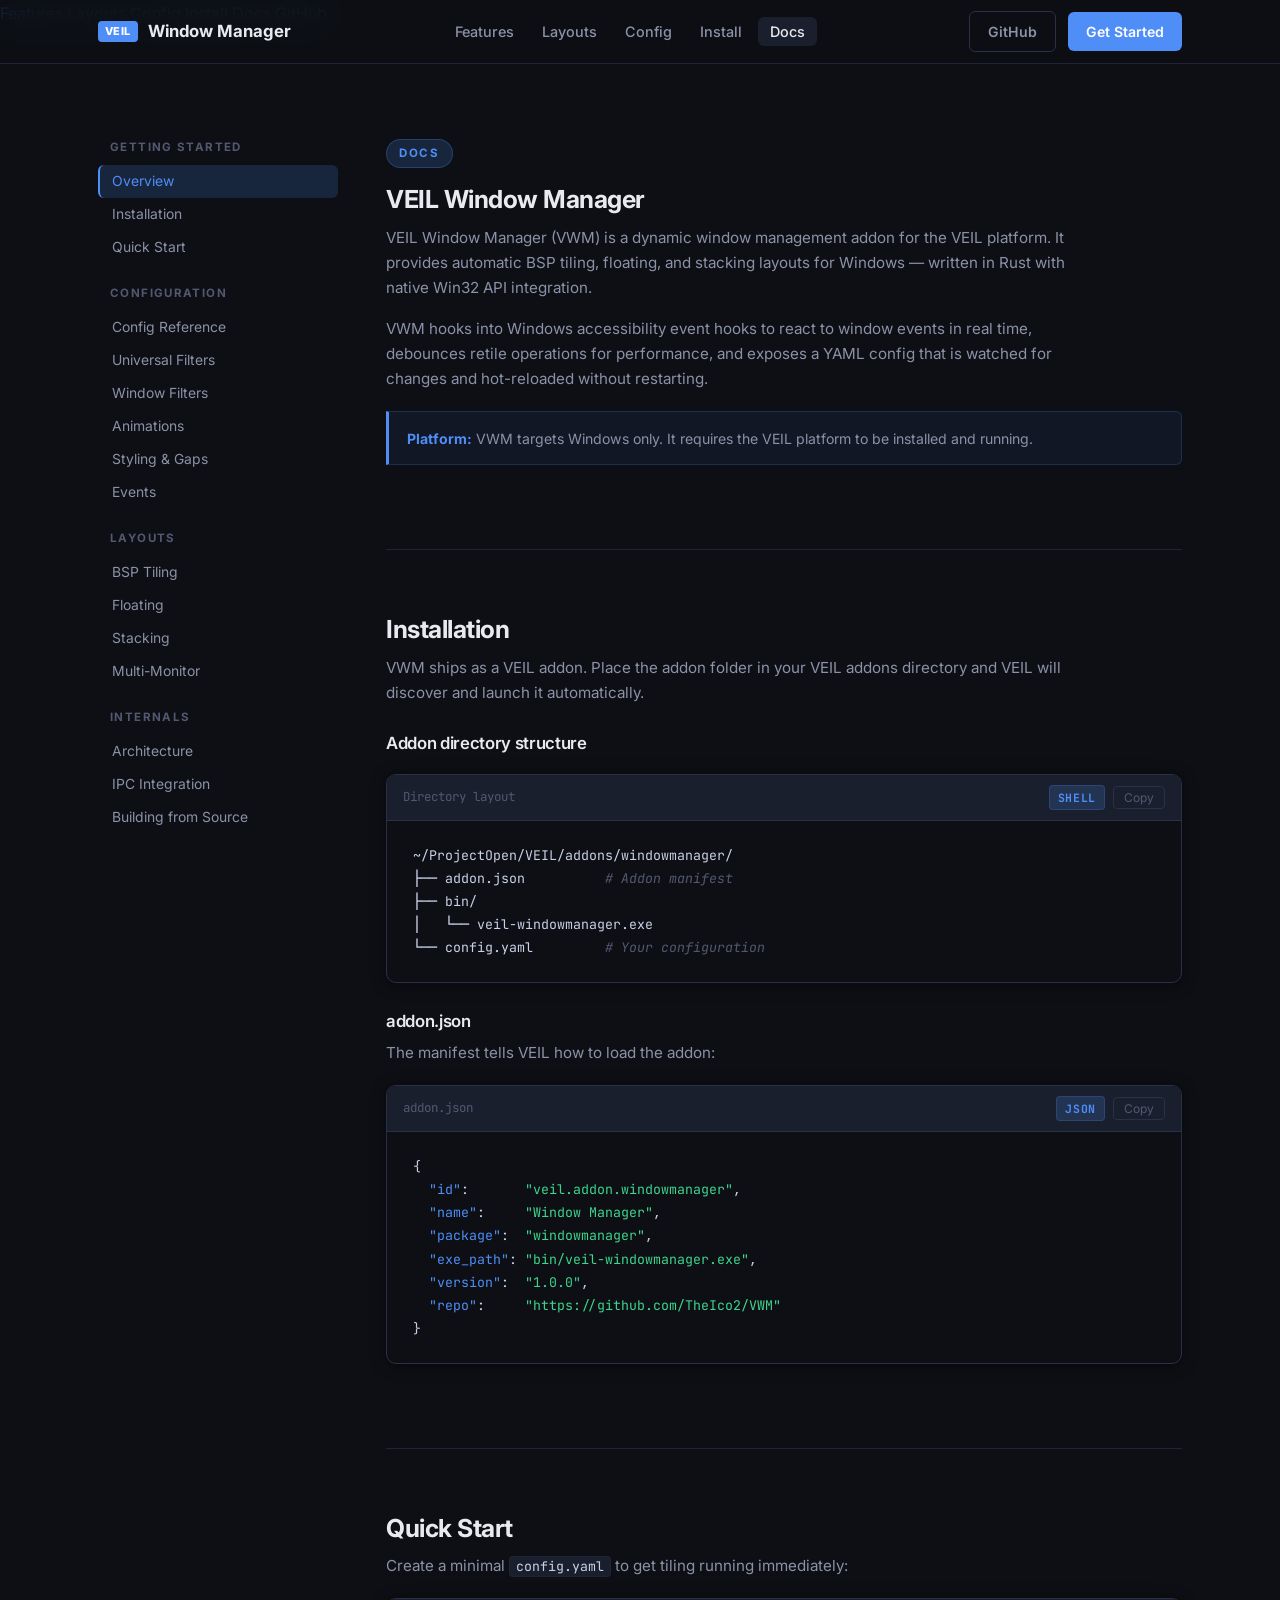
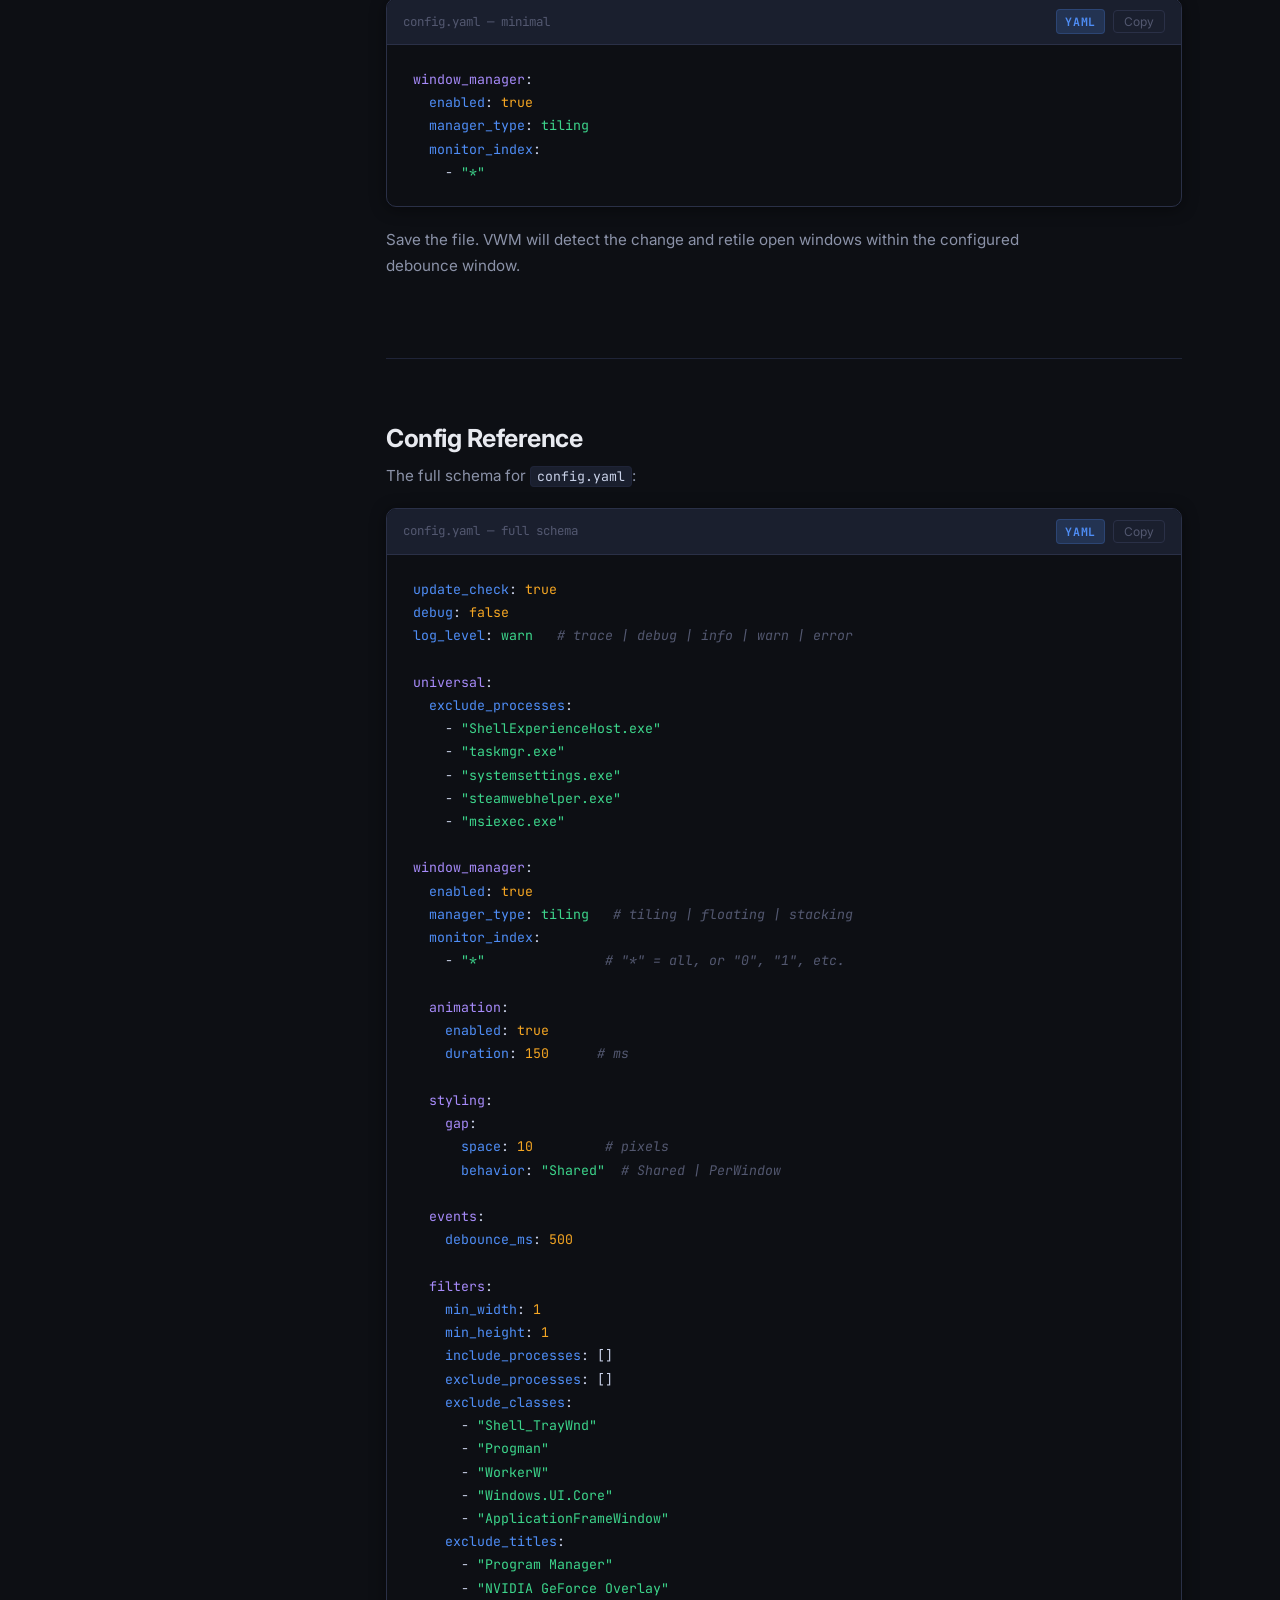
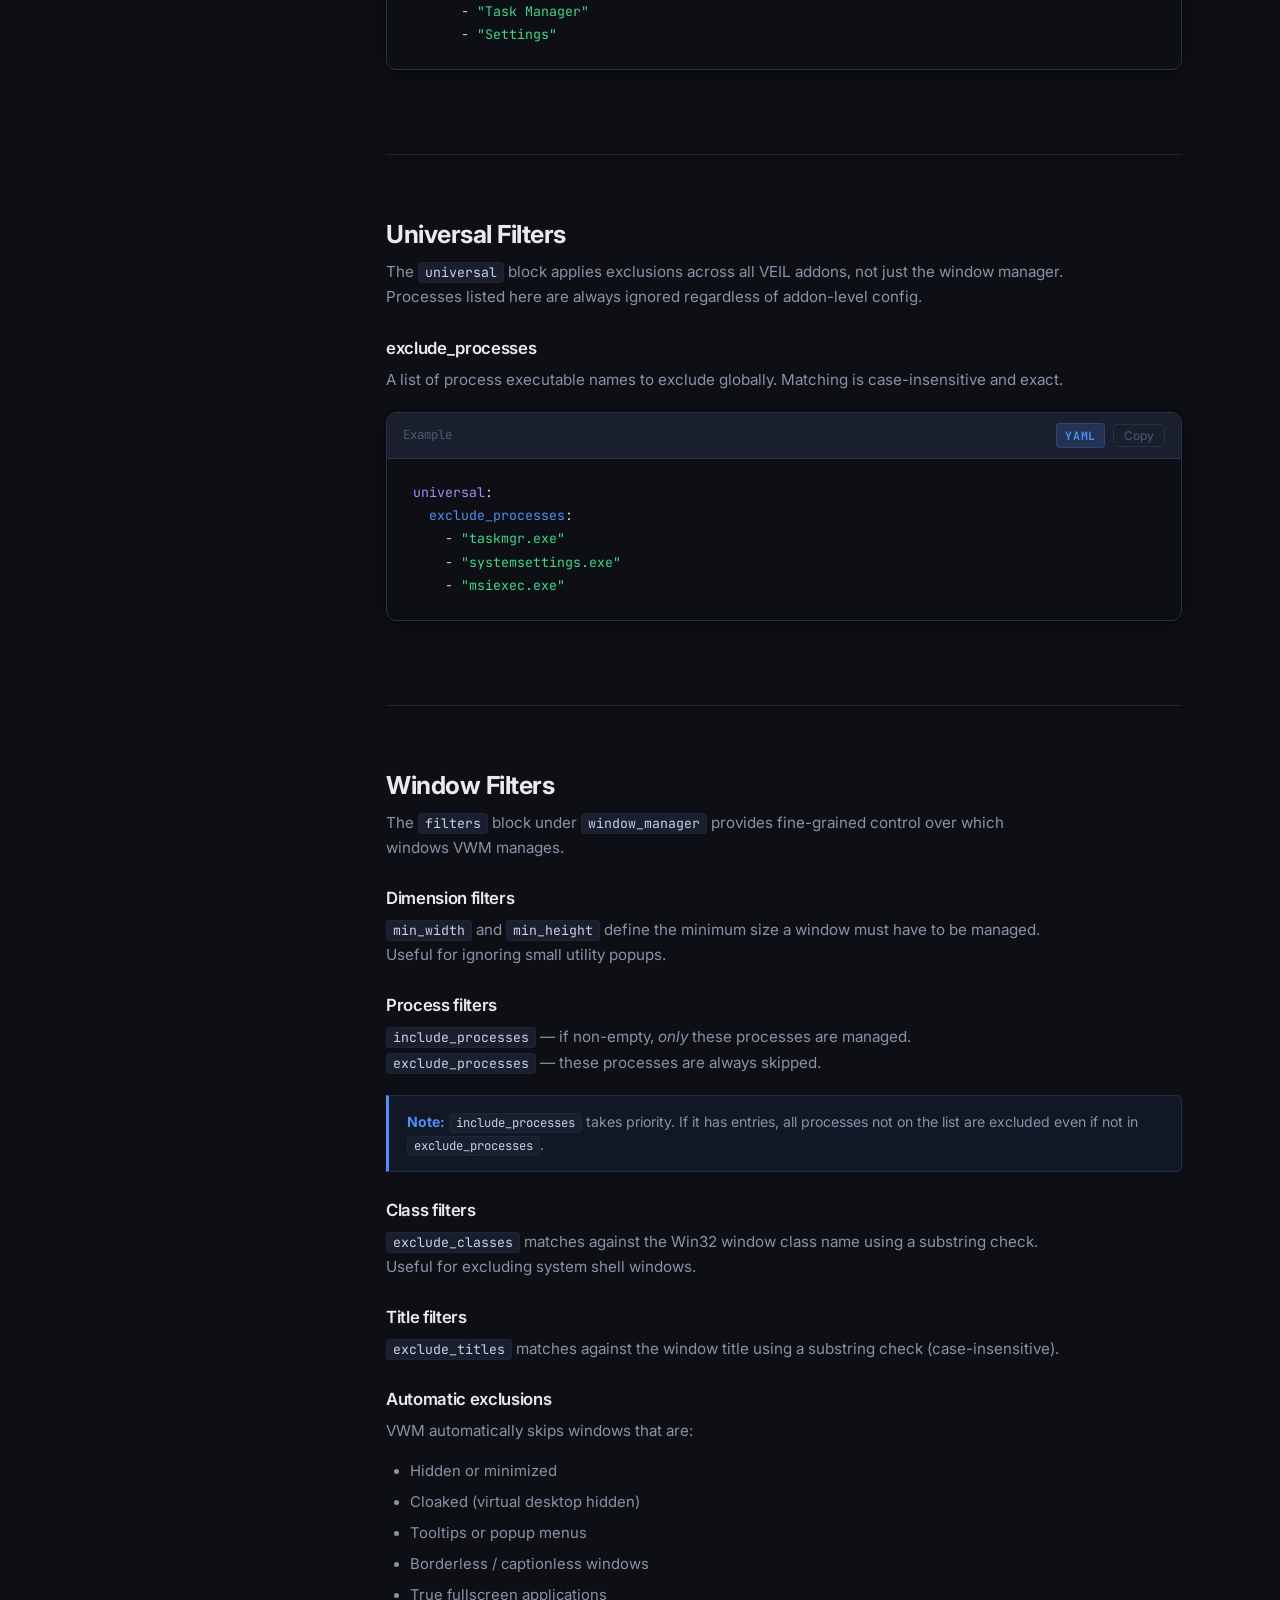
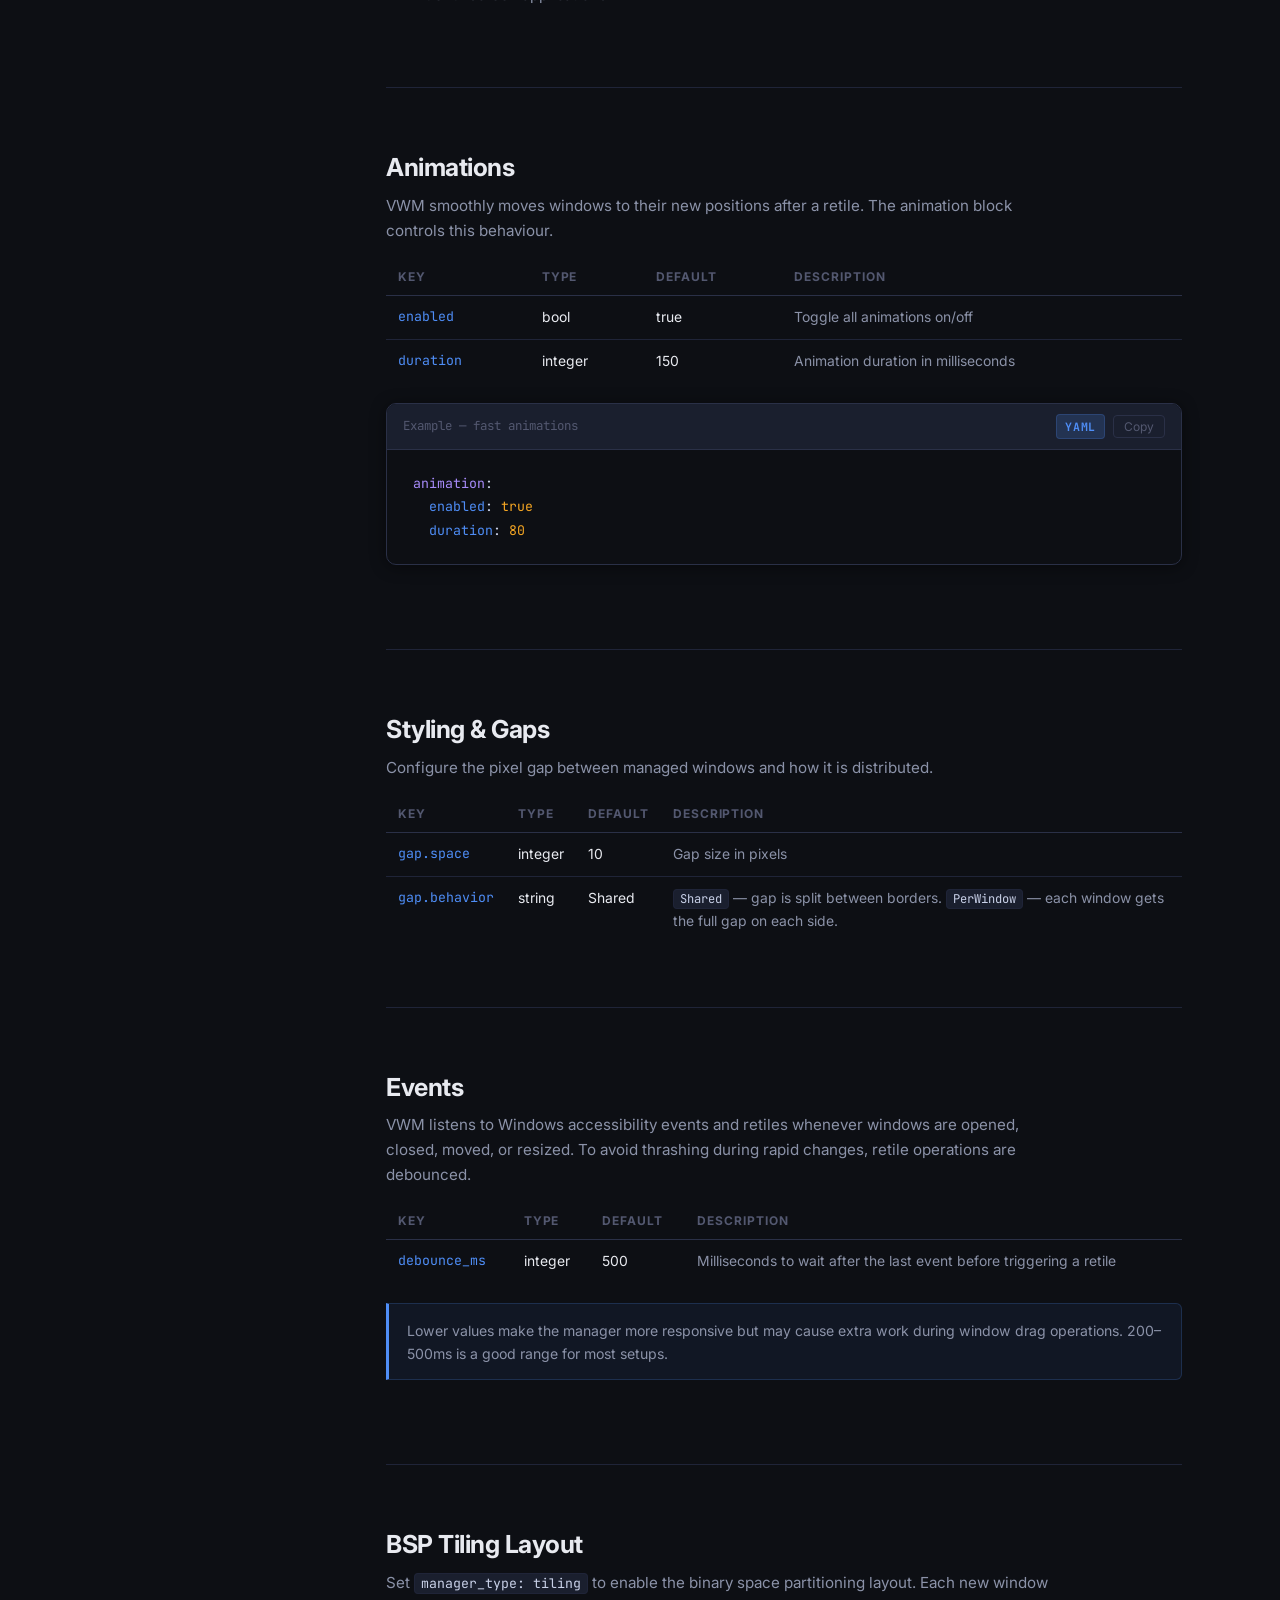
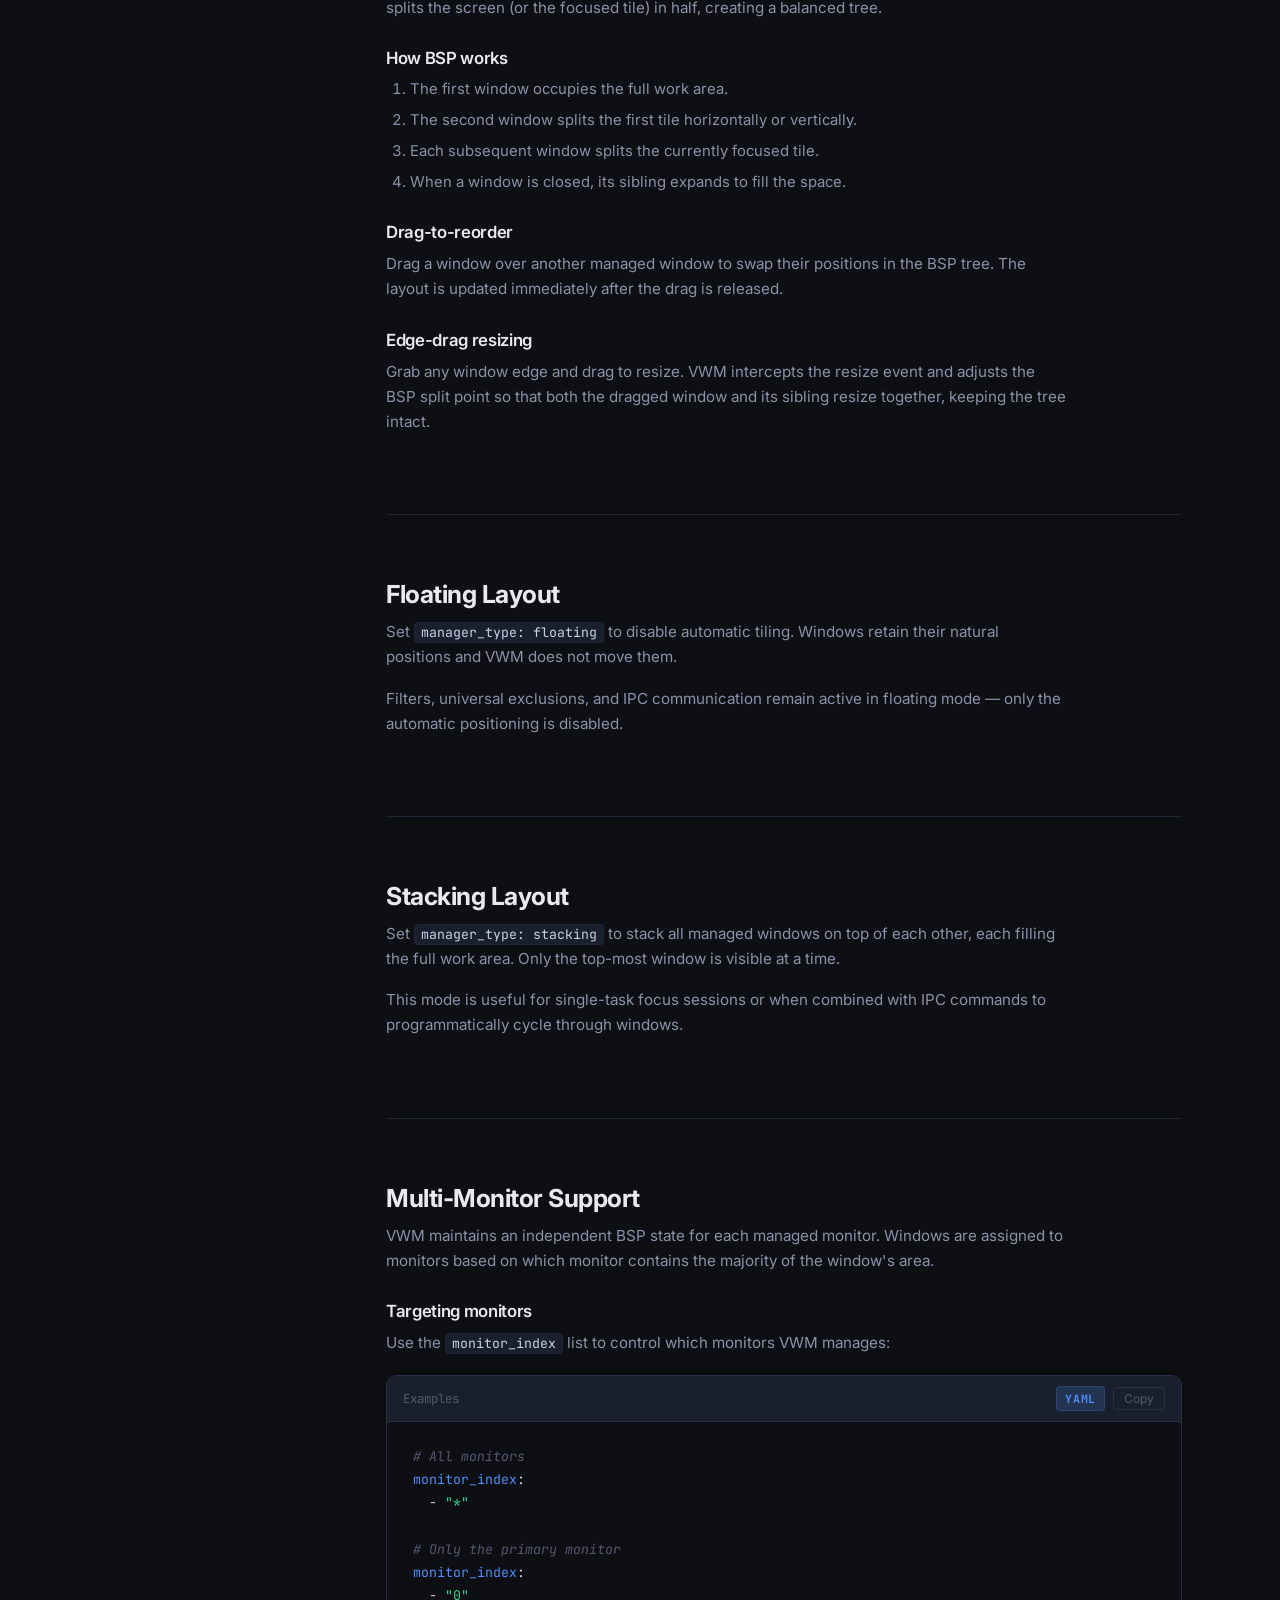
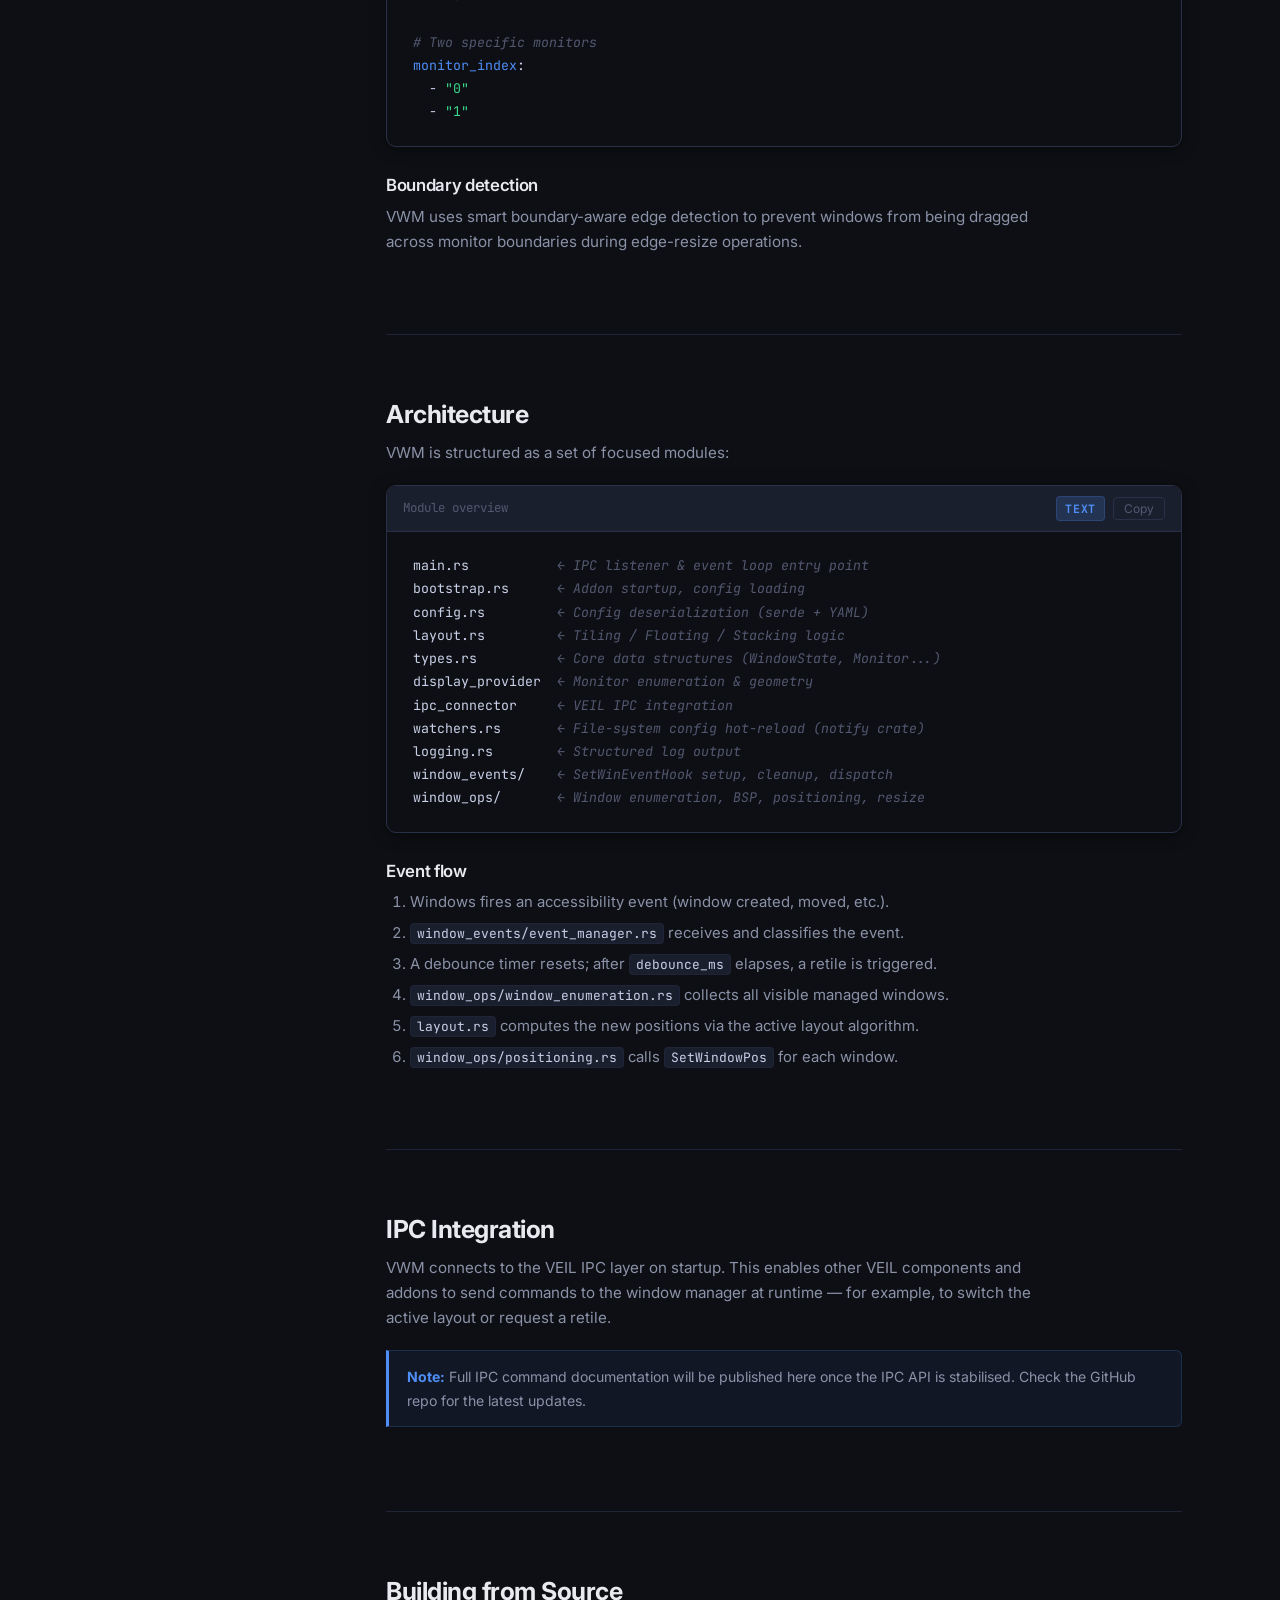
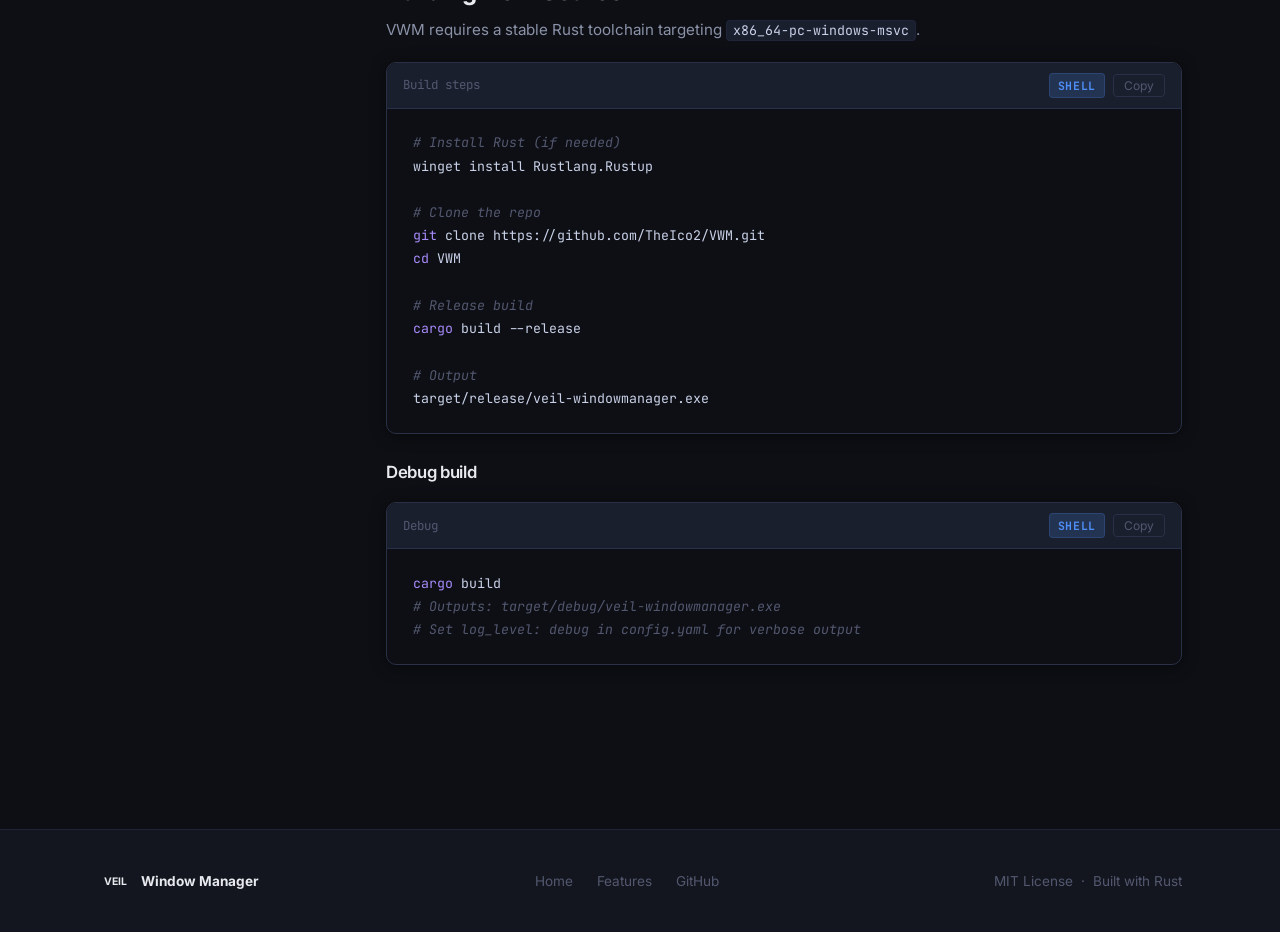
==== docs.html @ 414257d6 "feat: initial gh-pages site — product page and docs" ====
<!DOCTYPE html>
<html lang="en">
<head>
  <meta charset="UTF-8" />
  <meta name="viewport" content="width=device-width, initial-scale=1.0" />
  <title>Docs — VEIL Window Manager</title>
  <meta name="description" content="Full documentation for VEIL Window Manager — configuration, layout types, filtering, architecture and more." />
  <link rel="preconnect" href="https://fonts.googleapis.com" />
  <link rel="preconnect" href="https://fonts.gstatic.com" crossorigin />
  <link href="https://fonts.googleapis.com/css2?family=Inter:wght@400;500;600;700;800&family=JetBrains+Mono:wght@400;500&display=swap" rel="stylesheet" />
  <link rel="stylesheet" href="assets/css/style.css" />
</head>
<body>

  <!-- ── Navbar ──────────────────────────────────────────── -->
  <nav class="navbar" aria-label="Main navigation">
    <div class="container">
      <a href="index.html" class="nav-brand">
        <span class="brand-badge">VEIL</span>
        Window Manager
      </a>
      <ul class="nav-links" role="list">
        <li><a href="index.html#features">Features</a></li>
        <li><a href="index.html#layouts">Layouts</a></li>
        <li><a href="index.html#config">Config</a></li>
        <li><a href="index.html#install">Install</a></li>
        <li><a href="docs.html" class="active">Docs</a></li>
      </ul>
      <div class="nav-actions">
        <a href="https://github.com/TheIco2/VWM" class="btn btn-ghost" target="_blank" rel="noopener">GitHub</a>
        <a href="index.html#install" class="btn btn-primary">Get Started</a>
      </div>
      <button class="nav-toggle" aria-label="Toggle menu" aria-expanded="false">
        <svg width="22" height="22" viewBox="0 0 24 24" fill="none" stroke="currentColor" stroke-width="2" stroke-linecap="round">
          <line x1="3" y1="6"  x2="21" y2="6"/>
          <line x1="3" y1="12" x2="21" y2="12"/>
          <line x1="3" y1="18" x2="21" y2="18"/>
        </svg>
      </button>
    </div>
  </nav>

  <!-- Mobile nav -->
  <div class="nav-mobile" aria-hidden="true">
    <a href="index.html#features">Features</a>
    <a href="index.html#layouts">Layouts</a>
    <a href="index.html#config">Config</a>
    <a href="index.html#install">Install</a>
    <a href="docs.html">Docs</a>
    <a href="https://github.com/TheIco2/VWM" target="_blank" rel="noopener">GitHub</a>
  </div>

  <main>
    <div class="container">
      <div class="docs-layout">

        <!-- ── Sidebar ──────────────────────────────────── -->
        <aside class="docs-sidebar" aria-label="Documentation navigation">
          <div class="docs-sidebar-title">Getting Started</div>
          <ul class="docs-nav">
            <li><a href="#overview">Overview</a></li>
            <li><a href="#installation">Installation</a></li>
            <li><a href="#quickstart">Quick Start</a></li>
          </ul>
          <div class="docs-sidebar-title">Configuration</div>
          <ul class="docs-nav">
            <li><a href="#config-reference">Config Reference</a></li>
            <li><a href="#universal-filters">Universal Filters</a></li>
            <li><a href="#window-filters">Window Filters</a></li>
            <li><a href="#animations">Animations</a></li>
            <li><a href="#styling">Styling &amp; Gaps</a></li>
            <li><a href="#events">Events</a></li>
          </ul>
          <div class="docs-sidebar-title">Layouts</div>
          <ul class="docs-nav">
            <li><a href="#layout-tiling">BSP Tiling</a></li>
            <li><a href="#layout-floating">Floating</a></li>
            <li><a href="#layout-stacking">Stacking</a></li>
            <li><a href="#multi-monitor">Multi-Monitor</a></li>
          </ul>
          <div class="docs-sidebar-title">Internals</div>
          <ul class="docs-nav">
            <li><a href="#architecture">Architecture</a></li>
            <li><a href="#ipc">IPC Integration</a></li>
            <li><a href="#building">Building from Source</a></li>
          </ul>
        </aside>

        <!-- ── Content ──────────────────────────────────── -->
        <div class="docs-content">

          <!-- Overview -->
          <section id="overview">
            <span class="section-label">Docs</span>
            <h2>VEIL Window Manager</h2>
            <p>
              VEIL Window Manager (VWM) is a dynamic window management addon for the VEIL platform.
              It provides automatic BSP tiling, floating, and stacking layouts for Windows —
              written in Rust with native Win32 API integration.
            </p>
            <p>
              VWM hooks into Windows accessibility event hooks to react to window events in real time,
              debounces retile operations for performance, and exposes a YAML config that is watched
              for changes and hot-reloaded without restarting.
            </p>
            <div class="note-box">
              <strong>Platform:</strong> VWM targets Windows only. It requires the VEIL platform to be
              installed and running.
            </div>
          </section>

          <!-- Installation -->
          <section id="installation">
            <h2>Installation</h2>
            <p>VWM ships as a VEIL addon. Place the addon folder in your VEIL addons directory and VEIL will discover and launch it automatically.</p>

            <h3>Addon directory structure</h3>
            <div class="code-block">
              <div class="code-block-header">
                <span>Directory layout</span>
                <div style="display:flex;gap:0.5rem;align-items:center">
                  <span class="lang-tag">Shell</span>
                  <button class="copy-btn" aria-label="Copy">Copy</button>
                </div>
              </div>
<pre>~/ProjectOpen/VEIL/addons/windowmanager/
├── addon.json          <span class="c"># Addon manifest</span>
├── bin/
│   └── veil-windowmanager.exe
└── config.yaml         <span class="c"># Your configuration</span></pre>
            </div>

            <h3>addon.json</h3>
            <p>The manifest tells VEIL how to load the addon:</p>
            <div class="code-block">
              <div class="code-block-header">
                <span>addon.json</span>
                <div style="display:flex;gap:0.5rem;align-items:center">
                  <span class="lang-tag">JSON</span>
                  <button class="copy-btn" aria-label="Copy">Copy</button>
                </div>
              </div>
<pre>{
  <span class="n">"id"</span>:       <span class="s">"veil.addon.windowmanager"</span>,
  <span class="n">"name"</span>:     <span class="s">"Window Manager"</span>,
  <span class="n">"package"</span>:  <span class="s">"windowmanager"</span>,
  <span class="n">"exe_path"</span>: <span class="s">"bin/veil-windowmanager.exe"</span>,
  <span class="n">"version"</span>:  <span class="s">"1.0.0"</span>,
  <span class="n">"repo"</span>:     <span class="s">"https://github.com/TheIco2/VWM"</span>
}</pre>
            </div>
          </section>

          <!-- Quick Start -->
          <section id="quickstart">
            <h2>Quick Start</h2>
            <p>Create a minimal <code>config.yaml</code> to get tiling running immediately:</p>
            <div class="code-block">
              <div class="code-block-header">
                <span>config.yaml — minimal</span>
                <div style="display:flex;gap:0.5rem;align-items:center">
                  <span class="lang-tag">YAML</span>
                  <button class="copy-btn" aria-label="Copy">Copy</button>
                </div>
              </div>
<pre><span class="k">window_manager</span>:
  <span class="n">enabled</span>: <span class="v">true</span>
  <span class="n">manager_type</span>: <span class="s">tiling</span>
  <span class="n">monitor_index</span>:
    - <span class="s">"*"</span></pre>
            </div>
            <p>Save the file. VWM will detect the change and retile open windows within the configured debounce window.</p>
          </section>

          <!-- Config Reference -->
          <section id="config-reference">
            <h2>Config Reference</h2>
            <p>The full schema for <code>config.yaml</code>:</p>
            <div class="code-block">
              <div class="code-block-header">
                <span>config.yaml — full schema</span>
                <div style="display:flex;gap:0.5rem;align-items:center">
                  <span class="lang-tag">YAML</span>
                  <button class="copy-btn" aria-label="Copy">Copy</button>
                </div>
              </div>
<pre><span class="n">update_check</span>: <span class="v">true</span>
<span class="n">debug</span>: <span class="v">false</span>
<span class="n">log_level</span>: <span class="s">warn</span>   <span class="c"># trace | debug | info | warn | error</span>

<span class="k">universal</span>:
  <span class="n">exclude_processes</span>:
    - <span class="s">"ShellExperienceHost.exe"</span>
    - <span class="s">"taskmgr.exe"</span>
    - <span class="s">"systemsettings.exe"</span>
    - <span class="s">"steamwebhelper.exe"</span>
    - <span class="s">"msiexec.exe"</span>

<span class="k">window_manager</span>:
  <span class="n">enabled</span>: <span class="v">true</span>
  <span class="n">manager_type</span>: <span class="s">tiling</span>   <span class="c"># tiling | floating | stacking</span>
  <span class="n">monitor_index</span>:
    - <span class="s">"*"</span>               <span class="c"># "*" = all, or "0", "1", etc.</span>

  <span class="k">animation</span>:
    <span class="n">enabled</span>: <span class="v">true</span>
    <span class="n">duration</span>: <span class="v">150</span>      <span class="c"># ms</span>

  <span class="k">styling</span>:
    <span class="k">gap</span>:
      <span class="n">space</span>: <span class="v">10</span>         <span class="c"># pixels</span>
      <span class="n">behavior</span>: <span class="s">"Shared"</span>  <span class="c"># Shared | PerWindow</span>

  <span class="k">events</span>:
    <span class="n">debounce_ms</span>: <span class="v">500</span>

  <span class="k">filters</span>:
    <span class="n">min_width</span>: <span class="v">1</span>
    <span class="n">min_height</span>: <span class="v">1</span>
    <span class="n">include_processes</span>: []
    <span class="n">exclude_processes</span>: []
    <span class="n">exclude_classes</span>:
      - <span class="s">"Shell_TrayWnd"</span>
      - <span class="s">"Progman"</span>
      - <span class="s">"WorkerW"</span>
      - <span class="s">"Windows.UI.Core"</span>
      - <span class="s">"ApplicationFrameWindow"</span>
    <span class="n">exclude_titles</span>:
      - <span class="s">"Program Manager"</span>
      - <span class="s">"NVIDIA GeForce Overlay"</span>
      - <span class="s">"Task Manager"</span>
      - <span class="s">"Settings"</span></pre>
            </div>
          </section>

          <!-- Universal Filters -->
          <section id="universal-filters">
            <h2>Universal Filters</h2>
            <p>
              The <code>universal</code> block applies exclusions across all VEIL addons, not just the
              window manager. Processes listed here are always ignored regardless of addon-level config.
            </p>
            <h3>exclude_processes</h3>
            <p>A list of process executable names to exclude globally. Matching is case-insensitive and exact.</p>
            <div class="code-block">
              <div class="code-block-header">
                <span>Example</span>
                <div style="display:flex;gap:0.5rem;align-items:center">
                  <span class="lang-tag">YAML</span>
                  <button class="copy-btn" aria-label="Copy">Copy</button>
                </div>
              </div>
<pre><span class="k">universal</span>:
  <span class="n">exclude_processes</span>:
    - <span class="s">"taskmgr.exe"</span>
    - <span class="s">"systemsettings.exe"</span>
    - <span class="s">"msiexec.exe"</span></pre>
            </div>
          </section>

          <!-- Window Filters -->
          <section id="window-filters">
            <h2>Window Filters</h2>
            <p>
              The <code>filters</code> block under <code>window_manager</code> provides fine-grained
              control over which windows VWM manages.
            </p>

            <h3>Dimension filters</h3>
            <p><code>min_width</code> and <code>min_height</code> define the minimum size a window must have to be managed. Useful for ignoring small utility popups.</p>

            <h3>Process filters</h3>
            <p>
              <code>include_processes</code> — if non-empty, <em>only</em> these processes are managed.<br/>
              <code>exclude_processes</code> — these processes are always skipped.
            </p>
            <div class="note-box">
              <strong>Note:</strong> <code>include_processes</code> takes priority. If it has entries, all
              processes not on the list are excluded even if not in <code>exclude_processes</code>.
            </div>

            <h3>Class filters</h3>
            <p><code>exclude_classes</code> matches against the Win32 window class name using a substring check. Useful for excluding system shell windows.</p>

            <h3>Title filters</h3>
            <p><code>exclude_titles</code> matches against the window title using a substring check (case-insensitive).</p>

            <h3>Automatic exclusions</h3>
            <p>VWM automatically skips windows that are:</p>
            <ul>
              <li>Hidden or minimized</li>
              <li>Cloaked (virtual desktop hidden)</li>
              <li>Tooltips or popup menus</li>
              <li>Borderless / captionless windows</li>
              <li>True fullscreen applications</li>
            </ul>
          </section>

          <!-- Animations -->
          <section id="animations">
            <h2>Animations</h2>
            <p>VWM smoothly moves windows to their new positions after a retile. The animation block controls this behaviour.</p>
            <table class="config-table" style="margin-top:1rem">
              <thead><tr><th>Key</th><th>Type</th><th>Default</th><th>Description</th></tr></thead>
              <tbody>
                <tr><td>enabled</td><td>bool</td><td>true</td><td>Toggle all animations on/off</td></tr>
                <tr><td>duration</td><td>integer</td><td>150</td><td>Animation duration in milliseconds</td></tr>
              </tbody>
            </table>
            <div class="code-block" style="margin-top:1.25rem">
              <div class="code-block-header">
                <span>Example — fast animations</span>
                <div style="display:flex;gap:0.5rem;align-items:center">
                  <span class="lang-tag">YAML</span>
                  <button class="copy-btn" aria-label="Copy">Copy</button>
                </div>
              </div>
<pre><span class="k">animation</span>:
  <span class="n">enabled</span>: <span class="v">true</span>
  <span class="n">duration</span>: <span class="v">80</span></pre>
            </div>
          </section>

          <!-- Styling -->
          <section id="styling">
            <h2>Styling &amp; Gaps</h2>
            <p>Configure the pixel gap between managed windows and how it is distributed.</p>
            <table class="config-table" style="margin-top:1rem">
              <thead><tr><th>Key</th><th>Type</th><th>Default</th><th>Description</th></tr></thead>
              <tbody>
                <tr><td>gap.space</td><td>integer</td><td>10</td><td>Gap size in pixels</td></tr>
                <tr><td>gap.behavior</td><td>string</td><td>Shared</td><td><code>Shared</code> — gap is split between borders. <code>PerWindow</code> — each window gets the full gap on each side.</td></tr>
              </tbody>
            </table>
          </section>

          <!-- Events -->
          <section id="events">
            <h2>Events</h2>
            <p>
              VWM listens to Windows accessibility events and retiles whenever windows are opened,
              closed, moved, or resized. To avoid thrashing during rapid changes, retile operations
              are debounced.
            </p>
            <table class="config-table" style="margin-top:1rem">
              <thead><tr><th>Key</th><th>Type</th><th>Default</th><th>Description</th></tr></thead>
              <tbody>
                <tr><td>debounce_ms</td><td>integer</td><td>500</td><td>Milliseconds to wait after the last event before triggering a retile</td></tr>
              </tbody>
            </table>
            <div class="note-box">
              Lower values make the manager more responsive but may cause extra work during window
              drag operations. 200–500ms is a good range for most setups.
            </div>
          </section>

          <!-- Layout: Tiling -->
          <section id="layout-tiling">
            <h2>BSP Tiling Layout</h2>
            <p>
              Set <code>manager_type: tiling</code> to enable the binary space partitioning layout.
              Each new window splits the screen (or the focused tile) in half, creating a balanced tree.
            </p>
            <h3>How BSP works</h3>
            <ol>
              <li>The first window occupies the full work area.</li>
              <li>The second window splits the first tile horizontally or vertically.</li>
              <li>Each subsequent window splits the currently focused tile.</li>
              <li>When a window is closed, its sibling expands to fill the space.</li>
            </ol>
            <h3>Drag-to-reorder</h3>
            <p>
              Drag a window over another managed window to swap their positions in the BSP tree.
              The layout is updated immediately after the drag is released.
            </p>
            <h3>Edge-drag resizing</h3>
            <p>
              Grab any window edge and drag to resize. VWM intercepts the resize event and adjusts
              the BSP split point so that both the dragged window and its sibling resize together,
              keeping the tree intact.
            </p>
          </section>

          <!-- Layout: Floating -->
          <section id="layout-floating">
            <h2>Floating Layout</h2>
            <p>
              Set <code>manager_type: floating</code> to disable automatic tiling. Windows retain
              their natural positions and VWM does not move them.
            </p>
            <p>
              Filters, universal exclusions, and IPC communication remain active in floating mode —
              only the automatic positioning is disabled.
            </p>
          </section>

          <!-- Layout: Stacking -->
          <section id="layout-stacking">
            <h2>Stacking Layout</h2>
            <p>
              Set <code>manager_type: stacking</code> to stack all managed windows on top of each
              other, each filling the full work area. Only the top-most window is visible at a time.
            </p>
            <p>
              This mode is useful for single-task focus sessions or when combined with IPC commands
              to programmatically cycle through windows.
            </p>
          </section>

          <!-- Multi-Monitor -->
          <section id="multi-monitor">
            <h2>Multi-Monitor Support</h2>
            <p>
              VWM maintains an independent BSP state for each managed monitor. Windows are assigned
              to monitors based on which monitor contains the majority of the window's area.
            </p>
            <h3>Targeting monitors</h3>
            <p>Use the <code>monitor_index</code> list to control which monitors VWM manages:</p>
            <div class="code-block">
              <div class="code-block-header">
                <span>Examples</span>
                <div style="display:flex;gap:0.5rem;align-items:center">
                  <span class="lang-tag">YAML</span>
                  <button class="copy-btn" aria-label="Copy">Copy</button>
                </div>
              </div>
<pre><span class="c"># All monitors</span>
<span class="n">monitor_index</span>:
  - <span class="s">"*"</span>

<span class="c"># Only the primary monitor</span>
<span class="n">monitor_index</span>:
  - <span class="s">"0"</span>

<span class="c"># Two specific monitors</span>
<span class="n">monitor_index</span>:
  - <span class="s">"0"</span>
  - <span class="s">"1"</span></pre>
            </div>
            <h3>Boundary detection</h3>
            <p>
              VWM uses smart boundary-aware edge detection to prevent windows from being dragged
              across monitor boundaries during edge-resize operations.
            </p>
          </section>

          <!-- Architecture -->
          <section id="architecture">
            <h2>Architecture</h2>
            <p>VWM is structured as a set of focused modules:</p>
            <div class="code-block">
              <div class="code-block-header">
                <span>Module overview</span>
                <div style="display:flex;gap:0.5rem;align-items:center">
                  <span class="lang-tag">Text</span>
                  <button class="copy-btn" aria-label="Copy">Copy</button>
                </div>
              </div>
<pre>main.rs           <span class="c">← IPC listener &amp; event loop entry point</span>
bootstrap.rs      <span class="c">← Addon startup, config loading</span>
config.rs         <span class="c">← Config deserialization (serde + YAML)</span>
layout.rs         <span class="c">← Tiling / Floating / Stacking logic</span>
types.rs          <span class="c">← Core data structures (WindowState, Monitor...)</span>
display_provider  <span class="c">← Monitor enumeration &amp; geometry</span>
ipc_connector     <span class="c">← VEIL IPC integration</span>
watchers.rs       <span class="c">← File-system config hot-reload (notify crate)</span>
logging.rs        <span class="c">← Structured log output</span>
window_events/    <span class="c">← SetWinEventHook setup, cleanup, dispatch</span>
window_ops/       <span class="c">← Window enumeration, BSP, positioning, resize</span></pre>
            </div>

            <h3>Event flow</h3>
            <ol>
              <li>Windows fires an accessibility event (window created, moved, etc.).</li>
              <li><code>window_events/event_manager.rs</code> receives and classifies the event.</li>
              <li>A debounce timer resets; after <code>debounce_ms</code> elapses, a retile is triggered.</li>
              <li><code>window_ops/window_enumeration.rs</code> collects all visible managed windows.</li>
              <li><code>layout.rs</code> computes the new positions via the active layout algorithm.</li>
              <li><code>window_ops/positioning.rs</code> calls <code>SetWindowPos</code> for each window.</li>
            </ol>
          </section>

          <!-- IPC -->
          <section id="ipc">
            <h2>IPC Integration</h2>
            <p>
              VWM connects to the VEIL IPC layer on startup. This enables other VEIL components and
              addons to send commands to the window manager at runtime — for example, to switch the
              active layout or request a retile.
            </p>
            <div class="note-box">
              <strong>Note:</strong> Full IPC command documentation will be published here once the
              IPC API is stabilised. Check the GitHub repo for the latest updates.
            </div>
          </section>

          <!-- Building -->
          <section id="building">
            <h2>Building from Source</h2>
            <p>VWM requires a stable Rust toolchain targeting <code>x86_64-pc-windows-msvc</code>.</p>
            <div class="code-block">
              <div class="code-block-header">
                <span>Build steps</span>
                <div style="display:flex;gap:0.5rem;align-items:center">
                  <span class="lang-tag">Shell</span>
                  <button class="copy-btn" aria-label="Copy">Copy</button>
                </div>
              </div>
<pre><span class="c"># Install Rust (if needed)</span>
winget install Rustlang.Rustup

<span class="c"># Clone the repo</span>
<span class="k">git</span> clone https://github.com/TheIco2/VWM.git
<span class="k">cd</span> VWM

<span class="c"># Release build</span>
<span class="k">cargo</span> build --release

<span class="c"># Output</span>
target/release/veil-windowmanager.exe</pre>
            </div>
            <h3>Debug build</h3>
            <div class="code-block">
              <div class="code-block-header">
                <span>Debug</span>
                <div style="display:flex;gap:0.5rem;align-items:center">
                  <span class="lang-tag">Shell</span>
                  <button class="copy-btn" aria-label="Copy">Copy</button>
                </div>
              </div>
<pre><span class="k">cargo</span> build
<span class="c"># Outputs: target/debug/veil-windowmanager.exe</span>
<span class="c"># Set log_level: debug in config.yaml for verbose output</span></pre>
            </div>
          </section>

        </div><!-- /.docs-content -->
      </div><!-- /.docs-layout -->
    </div><!-- /.container -->
  </main>

  <!-- ── Footer ─────────────────────────────────────────── -->
  <footer class="footer">
    <div class="container">
      <div class="footer-inner">
        <span class="footer-brand">
          <span class="brand-badge" style="font-size:0.65rem;padding:2px 6px">VEIL</span>
          Window Manager
        </span>
        <nav class="footer-links" aria-label="Footer navigation">
          <a href="index.html">Home</a>
          <a href="index.html#features">Features</a>
          <a href="https://github.com/TheIco2/VWM" target="_blank" rel="noopener">GitHub</a>
        </nav>
        <span>MIT License &nbsp;·&nbsp; Built with Rust</span>
      </div>
    </div>
  </footer>

  <script src="assets/js/main.js"></script>
</body>
</html>
---- assets/css/style.css ----
/* ============================================================
   VEIL Window Manager — Site Styles
   ============================================================ */

:root {
  --bg-base:       #0d0f14;
  --bg-surface:    #13161e;
  --bg-elevated:   #1a1f2e;
  --bg-card:       #1e2333;
  --border:        #2a3047;
  --border-subtle: #1f2438;

  --accent:        #4f8ef7;
  --accent-dim:    #3a6fd4;
  --accent-glow:   rgba(79, 142, 247, 0.18);
  --accent-green:  #3dd68c;
  --accent-orange: #f5a623;
  --accent-purple: #a78bfa;

  --text-primary:  #e8eaf0;
  --text-secondary:#8b92a8;
  --text-muted:    #535870;
  --text-code:     #c9d1e8;

  --radius-sm:  6px;
  --radius-md:  10px;
  --radius-lg:  16px;
  --radius-xl:  22px;

  --font-sans: 'Inter', system-ui, -apple-system, sans-serif;
  --font-mono: 'JetBrains Mono', 'Fira Code', 'Cascadia Code', monospace;

  --shadow-card:   0 2px 16px rgba(0,0,0,0.45);
  --shadow-glow:   0 0 32px rgba(79, 142, 247, 0.12);

  --nav-h: 64px;
}

*, *::before, *::after { box-sizing: border-box; margin: 0; padding: 0; }

html { scroll-behavior: smooth; font-size: 16px; }

body {
  background: var(--bg-base);
  color: var(--text-primary);
  font-family: var(--font-sans);
  line-height: 1.65;
  -webkit-font-smoothing: antialiased;
  overflow-x: hidden;
}

/* ── Scrollbar ─────────────────────────────────────────────── */
::-webkit-scrollbar { width: 6px; }
::-webkit-scrollbar-track { background: var(--bg-base); }
::-webkit-scrollbar-thumb { background: var(--border); border-radius: 3px; }
::-webkit-scrollbar-thumb:hover { background: var(--accent-dim); }

/* ── Typography ────────────────────────────────────────────── */
h1, h2, h3, h4 { line-height: 1.25; font-weight: 700; letter-spacing: -0.02em; }
h1 { font-size: clamp(2.4rem, 5vw, 4rem); }
h2 { font-size: clamp(1.6rem, 3vw, 2.2rem); }
h3 { font-size: 1.15rem; font-weight: 600; }
p  { color: var(--text-secondary); max-width: 68ch; }
a  { color: var(--accent); text-decoration: none; }
a:hover { color: #7baeff; }
code {
  font-family: var(--font-mono);
  font-size: 0.87em;
  background: var(--bg-elevated);
  color: var(--text-code);
  padding: 1px 6px;
  border-radius: 4px;
  border: 1px solid var(--border-subtle);
}

/* ── Layout helpers ────────────────────────────────────────── */
.container {
  width: min(1180px, 100%);
  margin-inline: auto;
  padding-inline: clamp(1rem, 5vw, 3rem);
}
.section { padding-block: clamp(4rem, 8vw, 7rem); }
.section-label {
  display: inline-block;
  font-size: 0.72rem;
  font-weight: 700;
  text-transform: uppercase;
  letter-spacing: 0.15em;
  color: var(--accent);
  background: var(--accent-glow);
  border: 1px solid rgba(79, 142, 247, 0.25);
  padding: 4px 12px;
  border-radius: 999px;
  margin-bottom: 1rem;
}
.section-header { margin-bottom: 3.5rem; }
.section-header h2 { margin-bottom: 0.6rem; }

/* ── Navbar ────────────────────────────────────────────────── */
.navbar {
  position: fixed;
  top: 0; left: 0; right: 0;
  height: var(--nav-h);
  background: rgba(13, 15, 20, 0.82);
  backdrop-filter: blur(16px);
  -webkit-backdrop-filter: blur(16px);
  border-bottom: 1px solid var(--border-subtle);
  z-index: 1000;
  transition: background 0.3s;
}
.navbar .container {
  height: 100%;
  display: flex;
  align-items: center;
  justify-content: space-between;
  gap: 2rem;
}
.nav-brand {
  display: flex;
  align-items: center;
  gap: 0.65rem;
  font-weight: 700;
  font-size: 1.05rem;
  color: var(--text-primary);
  text-decoration: none;
}
.nav-brand .brand-badge {
  background: var(--accent);
  color: #fff;
  font-size: 0.68rem;
  font-weight: 800;
  padding: 2px 7px;
  border-radius: 4px;
  letter-spacing: 0.04em;
}
.nav-links {
  display: flex;
  align-items: center;
  gap: 0.25rem;
  list-style: none;
}
.nav-links a {
  color: var(--text-secondary);
  font-size: 0.9rem;
  font-weight: 500;
  padding: 6px 12px;
  border-radius: var(--radius-sm);
  transition: color 0.2s, background 0.2s;
}
.nav-links a:hover, .nav-links a.active {
  color: var(--text-primary);
  background: var(--bg-elevated);
}
.nav-actions { display: flex; align-items: center; gap: 0.75rem; }
.btn {
  display: inline-flex;
  align-items: center;
  gap: 0.4rem;
  padding: 8px 18px;
  border-radius: var(--radius-sm);
  font-size: 0.88rem;
  font-weight: 600;
  cursor: pointer;
  border: none;
  transition: all 0.2s;
  text-decoration: none;
}
.btn-primary {
  background: var(--accent);
  color: #fff;
}
.btn-primary:hover {
  background: var(--accent-dim);
  color: #fff;
  box-shadow: 0 0 18px rgba(79, 142, 247, 0.35);
}
.btn-ghost {
  background: transparent;
  color: var(--text-secondary);
  border: 1px solid var(--border);
}
.btn-ghost:hover {
  color: var(--text-primary);
  border-color: var(--accent);
  background: var(--accent-glow);
}
.nav-toggle { display: none; background: none; border: none; color: var(--text-primary); cursor: pointer; padding: 4px; }

/* ── Hero ──────────────────────────────────────────────────── */
.hero {
  padding-top: calc(var(--nav-h) + clamp(4rem, 10vw, 8rem));
  padding-bottom: clamp(4rem, 8vw, 7rem);
  position: relative;
  overflow: hidden;
}
.hero-grid {
  position: absolute;
  inset: 0;
  background-image:
    linear-gradient(var(--border-subtle) 1px, transparent 1px),
    linear-gradient(90deg, var(--border-subtle) 1px, transparent 1px);
  background-size: 48px 48px;
  opacity: 0.4;
  mask-image: radial-gradient(ellipse 80% 70% at 50% 0%, black 30%, transparent 100%);
}
.hero-glow {
  position: absolute;
  top: -180px; left: 50%;
  transform: translateX(-50%);
  width: 900px; height: 500px;
  background: radial-gradient(ellipse, rgba(79,142,247,0.13) 0%, transparent 70%);
  pointer-events: none;
}
.hero .container { position: relative; z-index: 1; }
.hero-eyebrow {
  display: inline-flex;
  align-items: center;
  gap: 0.5rem;
  font-size: 0.78rem;
  font-weight: 600;
  color: var(--accent);
  background: var(--accent-glow);
  border: 1px solid rgba(79, 142, 247, 0.2);
  padding: 5px 14px;
  border-radius: 999px;
  margin-bottom: 1.75rem;
  letter-spacing: 0.08em;
  text-transform: uppercase;
}
.hero-eyebrow .dot {
  width: 6px; height: 6px;
  border-radius: 50%;
  background: var(--accent-green);
  animation: pulse 2s infinite;
}
@keyframes pulse {
  0%, 100% { opacity: 1; transform: scale(1); }
  50%       { opacity: 0.5; transform: scale(0.85); }
}
.hero h1 { margin-bottom: 1.2rem; }
.hero h1 span { color: var(--accent); }
.hero .subtitle {
  font-size: clamp(1rem, 2vw, 1.15rem);
  color: var(--text-secondary);
  margin-bottom: 2.5rem;
  max-width: 56ch;
}
.hero-cta { display: flex; flex-wrap: wrap; gap: 0.85rem; margin-bottom: 4rem; }
.hero-cta .btn { padding: 11px 26px; font-size: 0.95rem; }
.hero-stats {
  display: flex;
  flex-wrap: wrap;
  gap: 2rem;
  padding-top: 2rem;
  border-top: 1px solid var(--border-subtle);
}
.hero-stat-label { font-size: 0.78rem; color: var(--text-muted); text-transform: uppercase; letter-spacing: 0.08em; }
.hero-stat-value { font-size: 1.55rem; font-weight: 700; color: var(--text-primary); margin-top: 2px; }

/* ── Window Diagram ────────────────────────────────────────── */
.hero-visual {
  margin-top: 4rem;
  border-radius: var(--radius-lg);
  background: var(--bg-surface);
  border: 1px solid var(--border);
  overflow: hidden;
  box-shadow: var(--shadow-card), var(--shadow-glow);
}
.visual-bar {
  background: var(--bg-elevated);
  border-bottom: 1px solid var(--border);
  padding: 10px 16px;
  display: flex;
  align-items: center;
  gap: 8px;
}
.visual-bar .dot { width: 11px; height: 11px; border-radius: 50%; }
.dot-red   { background: #f05151; }
.dot-amber { background: #f5a623; }
.dot-green { background: #3dd68c; }
.visual-bar .title-text { margin-left: 8px; font-size: 0.8rem; color: var(--text-muted); font-family: var(--font-mono); }
.bsp-diagram {
  display: grid;
  grid-template-columns: 1fr 1fr;
  grid-template-rows: auto auto;
  gap: 6px;
  padding: 10px;
  min-height: 220px;
}
.win-tile {
  background: var(--bg-card);
  border: 1px solid var(--border);
  border-radius: var(--radius-sm);
  display: flex;
  flex-direction: column;
  padding: 12px 14px;
  gap: 8px;
  transition: border-color 0.2s;
}
.win-tile:hover { border-color: var(--accent); }
.win-tile-bar {
  display: flex; gap: 5px; align-items: center;
}
.win-tile-bar .wdot { width: 8px; height: 8px; border-radius: 50%; background: var(--border); }
.win-tile-lines { display: flex; flex-direction: column; gap: 5px; flex: 1; }
.win-tile-line {
  height: 6px;
  border-radius: 3px;
  background: var(--bg-elevated);
}
.win-tile-line.accent { background: rgba(79, 142, 247, 0.35); width: 60%; }
.win-tile.span-col-start { grid-column: 1; grid-row: 1 / 3; }
.win-tile.top-right       { grid-column: 2; grid-row: 1; }
.win-tile.bottom-right-a  { grid-column: 2; grid-row: 2; }

/* ── Features ──────────────────────────────────────────────── */
.features { background: var(--bg-surface); }
.features-grid {
  display: grid;
  grid-template-columns: repeat(auto-fill, minmax(280px, 1fr));
  gap: 1.25rem;
}
.feature-card {
  background: var(--bg-card);
  border: 1px solid var(--border);
  border-radius: var(--radius-md);
  padding: 1.5rem;
  transition: border-color 0.25s, transform 0.25s, box-shadow 0.25s;
}
.feature-card:hover {
  border-color: var(--accent);
  transform: translateY(-3px);
  box-shadow: 0 8px 28px rgba(0,0,0,0.4), 0 0 0 1px rgba(79,142,247,0.08);
}
.feature-icon {
  width: 42px; height: 42px;
  border-radius: var(--radius-sm);
  background: var(--accent-glow);
  border: 1px solid rgba(79, 142, 247, 0.2);
  display: flex; align-items: center; justify-content: center;
  font-size: 1.15rem;
  margin-bottom: 1rem;
}
.feature-card h3 { font-size: 0.98rem; margin-bottom: 0.45rem; color: var(--text-primary); }
.feature-card p  { font-size: 0.88rem; color: var(--text-secondary); max-width: none; }
.badge-done {
  display: inline-block;
  font-size: 0.68rem;
  font-weight: 700;
  color: var(--accent-green);
  background: rgba(61, 214, 140, 0.1);
  border: 1px solid rgba(61, 214, 140, 0.2);
  padding: 2px 8px;
  border-radius: 999px;
  margin-top: 0.75rem;
  letter-spacing: 0.06em;
  text-transform: uppercase;
}

/* ── Layouts ───────────────────────────────────────────────── */
.layouts { background: var(--bg-base); }
.layout-tabs {
  display: flex;
  gap: 0.5rem;
  margin-bottom: 2rem;
  border-bottom: 1px solid var(--border-subtle);
  padding-bottom: 1px;
}
.layout-tab {
  padding: 8px 20px;
  font-size: 0.88rem;
  font-weight: 600;
  color: var(--text-secondary);
  background: none;
  border: none;
  border-bottom: 2px solid transparent;
  cursor: pointer;
  transition: color 0.2s, border-color 0.2s;
  font-family: var(--font-sans);
  margin-bottom: -1px;
}
.layout-tab.active, .layout-tab:hover {
  color: var(--accent);
  border-bottom-color: var(--accent);
}
.layout-panel { display: none; }
.layout-panel.active { display: grid; grid-template-columns: 1fr 1fr; gap: 2.5rem; align-items: center; }
.layout-desc h3 { font-size: 1.25rem; margin-bottom: 0.75rem; }
.layout-desc p  { font-size: 0.95rem; margin-bottom: 1.25rem; }
.layout-desc ul { list-style: none; display: flex; flex-direction: column; gap: 0.5rem; }
.layout-desc ul li {
  font-size: 0.9rem;
  color: var(--text-secondary);
  display: flex;
  align-items: flex-start;
  gap: 0.6rem;
}
.layout-desc ul li::before { content: '→'; color: var(--accent); flex-shrink: 0; }
.layout-preview {
  background: var(--bg-surface);
  border: 1px solid var(--border);
  border-radius: var(--radius-md);
  overflow: hidden;
  box-shadow: var(--shadow-card);
}
.layout-preview-bar {
  background: var(--bg-elevated);
  border-bottom: 1px solid var(--border);
  padding: 8px 12px;
  display: flex;
  align-items: center;
  gap: 6px;
  font-size: 0.75rem;
  color: var(--text-muted);
  font-family: var(--font-mono);
}
.layout-preview-bar .dot { width: 9px; height: 9px; border-radius: 50%; }
.layout-canvas {
  padding: 10px;
  display: grid;
  gap: 5px;
  min-height: 200px;
}
/* BSP canvas */
.canvas-bsp {
  grid-template-columns: 1.2fr 1fr;
  grid-template-rows: 1fr 1fr;
}
.canvas-bsp .w1 { grid-row: 1/3; grid-column: 1; }
.canvas-bsp .w2 { grid-row: 1;   grid-column: 2; }
.canvas-bsp .w3 { grid-row: 2;   grid-column: 2; }
/* Float canvas */
.canvas-float { position: relative; min-height: 200px; display: block; }
.float-win {
  position: absolute;
  background: var(--bg-card);
  border: 1px solid var(--border);
  border-radius: var(--radius-sm);
}
.float-win-bar { height: 24px; background: var(--bg-elevated); border-bottom: 1px solid var(--border); border-radius: var(--radius-sm) var(--radius-sm) 0 0; display: flex; align-items: center; padding: 0 8px; gap: 5px; }
.float-win-bar .dot { width: 7px; height: 7px; border-radius: 50%; background: var(--border); }
/* Stack canvas */
.canvas-stack { grid-template-columns: 1fr; }
.canvas-tile {
  background: var(--bg-card);
  border: 1px solid var(--border);
  border-radius: var(--radius-sm);
  padding: 10px 12px;
  display: flex;
  flex-direction: column;
  gap: 6px;
  min-height: 56px;
}
.canvas-tile .t-bar { display: flex; gap: 5px; align-items: center; }
.canvas-tile .t-bar .dot { width: 7px; height: 7px; border-radius: 50%; background: var(--border); }
.canvas-tile .t-line { height: 5px; border-radius: 3px; background: var(--bg-elevated); }
.canvas-tile .t-line.a { background: rgba(79,142,247,0.35); width: 55%; }
.canvas-tile.focused { border-color: var(--accent); background: var(--bg-elevated); }

/* ── Config / Docs ─────────────────────────────────────────── */
.config-section { background: var(--bg-surface); }
.config-grid { display: grid; grid-template-columns: 1fr 1fr; gap: 2.5rem; align-items: start; }
.config-table { width: 100%; border-collapse: collapse; font-size: 0.87rem; }
.config-table th {
  text-align: left;
  padding: 8px 12px;
  font-size: 0.75rem;
  font-weight: 700;
  text-transform: uppercase;
  letter-spacing: 0.08em;
  color: var(--text-muted);
  border-bottom: 1px solid var(--border);
}
.config-table td {
  padding: 10px 12px;
  border-bottom: 1px solid var(--border-subtle);
  vertical-align: top;
}
.config-table tr:last-child td { border-bottom: none; }
.config-table td:first-child { color: var(--accent); font-family: var(--font-mono); font-size: 0.83rem; }
.config-table td:last-child { color: var(--text-secondary); }

/* ── Code block ────────────────────────────────────────────── */
.code-block {
  background: var(--bg-base);
  border: 1px solid var(--border);
  border-radius: var(--radius-md);
  overflow: hidden;
  box-shadow: var(--shadow-card);
}
.code-block-header {
  background: var(--bg-elevated);
  border-bottom: 1px solid var(--border);
  padding: 10px 16px;
  display: flex;
  align-items: center;
  justify-content: space-between;
  font-size: 0.78rem;
  color: var(--text-muted);
  font-family: var(--font-mono);
}
.code-block-header .lang-tag {
  background: var(--accent-glow);
  color: var(--accent);
  border: 1px solid rgba(79,142,247,0.2);
  padding: 2px 8px;
  border-radius: 4px;
  font-size: 0.72rem;
  font-weight: 700;
  letter-spacing: 0.06em;
  text-transform: uppercase;
}
.copy-btn {
  background: none;
  border: 1px solid var(--border);
  color: var(--text-muted);
  font-size: 0.75rem;
  padding: 3px 10px;
  border-radius: 4px;
  cursor: pointer;
  font-family: var(--font-sans);
  transition: all 0.2s;
}
.copy-btn:hover { border-color: var(--accent); color: var(--accent); }
.copy-btn.copied { border-color: var(--accent-green); color: var(--accent-green); }
pre {
  padding: 1.4rem 1.6rem;
  overflow-x: auto;
  font-family: var(--font-mono);
  font-size: 0.83rem;
  line-height: 1.75;
  color: var(--text-code);
}
pre .c  { color: var(--text-muted); font-style: italic; }   /* comment */
pre .k  { color: var(--accent-purple); }                     /* keyword */
pre .s  { color: var(--accent-green); }                      /* string */
pre .n  { color: var(--accent); }                            /* name */
pre .v  { color: var(--accent-orange); }                     /* value */

/* ── Install ───────────────────────────────────────────────── */
.install { background: var(--bg-base); }
.install-steps {
  display: grid;
  grid-template-columns: repeat(auto-fill, minmax(260px, 1fr));
  gap: 1.25rem;
  margin-bottom: 2.5rem;
}
.install-step {
  background: var(--bg-card);
  border: 1px solid var(--border);
  border-radius: var(--radius-md);
  padding: 1.4rem;
  position: relative;
}
.step-num {
  width: 30px; height: 30px;
  border-radius: 50%;
  background: var(--accent-glow);
  border: 1px solid rgba(79,142,247,0.3);
  display: flex; align-items: center; justify-content: center;
  font-size: 0.78rem;
  font-weight: 800;
  color: var(--accent);
  margin-bottom: 0.9rem;
}
.install-step h3 { font-size: 0.95rem; margin-bottom: 0.4rem; }
.install-step p  { font-size: 0.85rem; color: var(--text-secondary); max-width: none; }

/* ── CTA Banner ────────────────────────────────────────────── */
.cta-banner {
  background: linear-gradient(135deg, var(--bg-elevated) 0%, var(--bg-surface) 100%);
  border: 1px solid var(--border);
  border-radius: var(--radius-xl);
  padding: clamp(2.5rem, 6vw, 4rem) clamp(2rem, 6vw, 5rem);
  text-align: center;
  position: relative;
  overflow: hidden;
}
.cta-banner::before {
  content: '';
  position: absolute;
  inset: 0;
  background: radial-gradient(ellipse 70% 80% at 50% 120%, rgba(79,142,247,0.08) 0%, transparent 70%);
  pointer-events: none;
}
.cta-banner h2 { font-size: clamp(1.5rem, 3vw, 2rem); margin-bottom: 0.75rem; }
.cta-banner p  { margin-inline: auto; margin-bottom: 2rem; }
.cta-banner .cta-btns { display: flex; gap: 1rem; justify-content: center; flex-wrap: wrap; }

/* ── Footer ────────────────────────────────────────────────── */
.footer {
  background: var(--bg-surface);
  border-top: 1px solid var(--border-subtle);
  padding-block: 2.5rem;
}
.footer-inner {
  display: flex;
  flex-wrap: wrap;
  align-items: center;
  justify-content: space-between;
  gap: 1rem;
  font-size: 0.85rem;
  color: var(--text-muted);
}
.footer-brand {
  font-weight: 700;
  color: var(--text-primary);
  display: flex; align-items: center; gap: 0.5rem;
}
.footer-links { display: flex; gap: 1.5rem; }
.footer-links a { color: var(--text-muted); transition: color 0.2s; }
.footer-links a:hover { color: var(--accent); }

/* ── Docs page extras ──────────────────────────────────────── */
.docs-layout {
  display: grid;
  grid-template-columns: 240px 1fr;
  gap: 3rem;
  align-items: start;
  padding-top: calc(var(--nav-h) + 3rem);
  padding-bottom: 5rem;
}
.docs-sidebar {
  position: sticky;
  top: calc(var(--nav-h) + 1.5rem);
  font-size: 0.87rem;
}
.docs-sidebar-title {
  font-size: 0.72rem;
  font-weight: 700;
  text-transform: uppercase;
  letter-spacing: 0.12em;
  color: var(--text-muted);
  padding: 0 0.75rem;
  margin-bottom: 0.5rem;
  margin-top: 1.25rem;
}
.docs-sidebar-title:first-child { margin-top: 0; }
.docs-nav { list-style: none; }
.docs-nav li a {
  display: block;
  padding: 5px 12px;
  color: var(--text-secondary);
  border-radius: var(--radius-sm);
  transition: color 0.2s, background 0.2s;
  border-left: 2px solid transparent;
}
.docs-nav li a:hover, .docs-nav li a.active {
  color: var(--accent);
  background: var(--accent-glow);
  border-left-color: var(--accent);
}
.docs-content { min-width: 0; }
.docs-content section {
  margin-bottom: 4rem;
  padding-bottom: 4rem;
  border-bottom: 1px solid var(--border-subtle);
}
.docs-content section:last-child { border-bottom: none; margin-bottom: 0; }
.docs-content h2 { font-size: 1.55rem; margin-bottom: 0.6rem; }
.docs-content h3 { font-size: 1.05rem; margin-top: 1.75rem; margin-bottom: 0.5rem; color: var(--text-primary); }
.docs-content p  { margin-bottom: 1rem; font-size: 0.95rem; }
.docs-content ul, .docs-content ol {
  padding-left: 1.5rem;
  margin-bottom: 1rem;
  display: flex;
  flex-direction: column;
  gap: 0.4rem;
}
.docs-content li { font-size: 0.93rem; color: var(--text-secondary); }
.docs-content .code-block { margin-block: 1.25rem; }
.note-box {
  background: rgba(79,142,247,0.07);
  border: 1px solid rgba(79,142,247,0.2);
  border-left: 3px solid var(--accent);
  border-radius: 0 var(--radius-sm) var(--radius-sm) 0;
  padding: 0.9rem 1.1rem;
  font-size: 0.88rem;
  color: var(--text-secondary);
  margin-block: 1.25rem;
}
.note-box strong { color: var(--accent); }

/* ── Responsive ────────────────────────────────────────────── */
@media (max-width: 900px) {
  .layout-panel.active { grid-template-columns: 1fr; }
  .config-grid { grid-template-columns: 1fr; }
  .docs-layout { grid-template-columns: 1fr; padding-top: calc(var(--nav-h) + 1.5rem); }
  .docs-sidebar { position: static; }
}
@media (max-width: 700px) {
  .nav-links, .nav-actions .btn-ghost { display: none; }
  .nav-toggle { display: block; }
  .nav-mobile {
    position: fixed;
    top: var(--nav-h); left: 0; right: 0;
    background: var(--bg-surface);
    border-bottom: 1px solid var(--border);
    padding: 1rem 1.5rem;
    display: flex;
    flex-direction: column;
    gap: 0.25rem;
    transform: translateY(-100%);
    transition: transform 0.25s;
    z-index: 999;
  }
  .nav-mobile.open { transform: translateY(0); }
  .nav-mobile a { display: block; padding: 10px 12px; color: var(--text-secondary); border-radius: var(--radius-sm); font-size: 0.95rem; }
  .nav-mobile a:hover { color: var(--text-primary); background: var(--bg-elevated); }
}
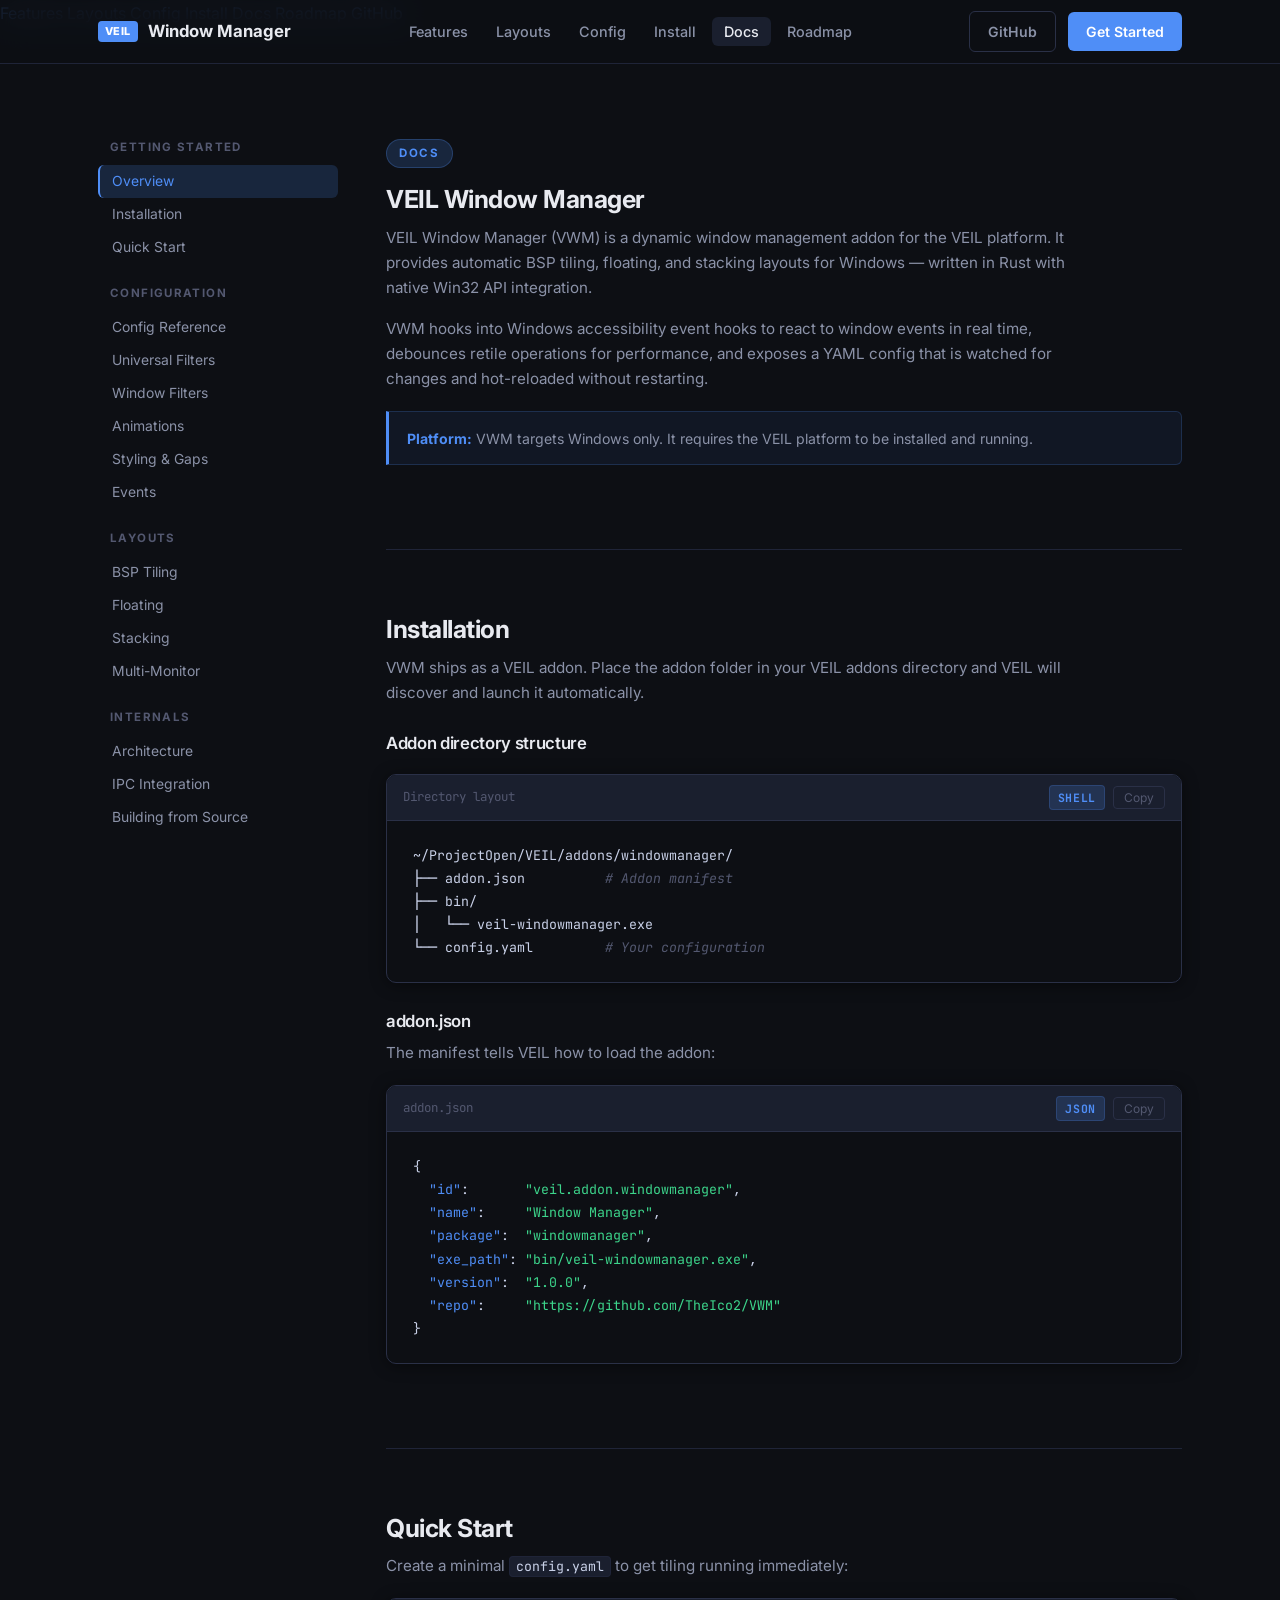
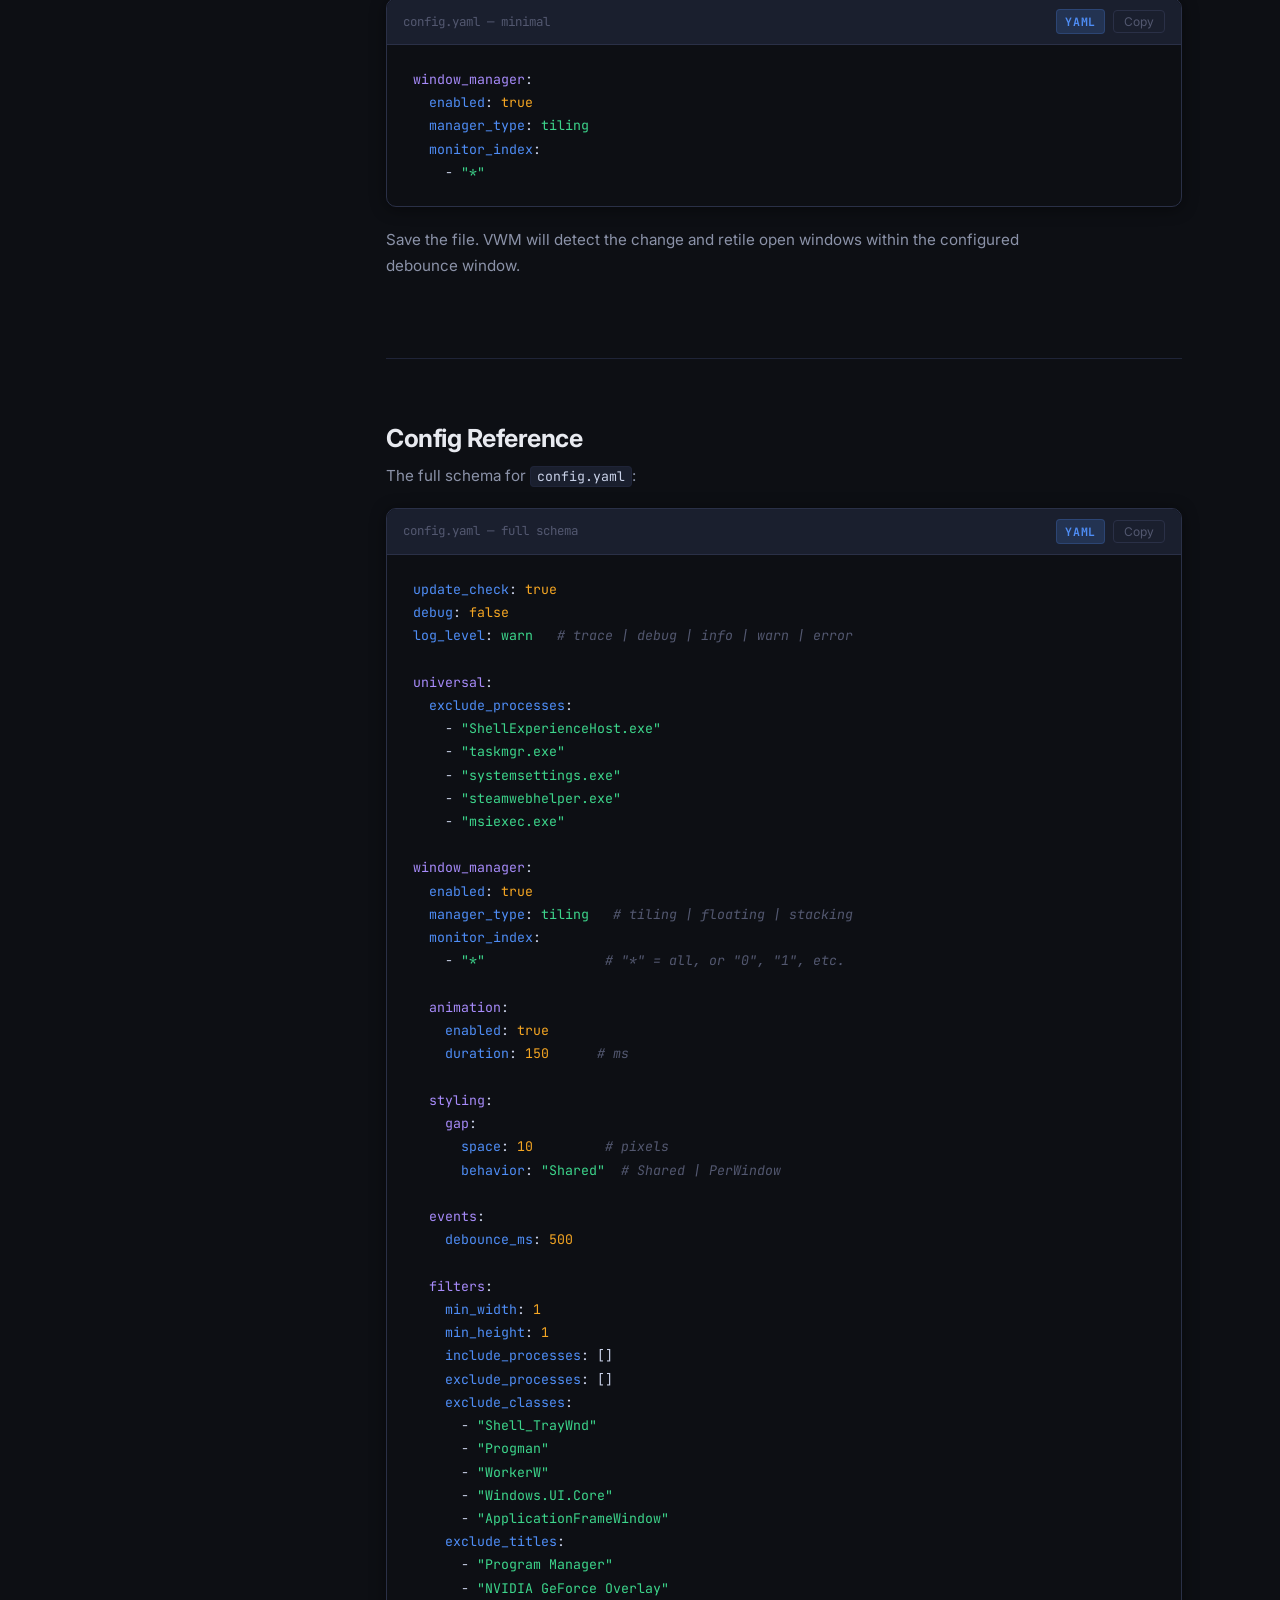
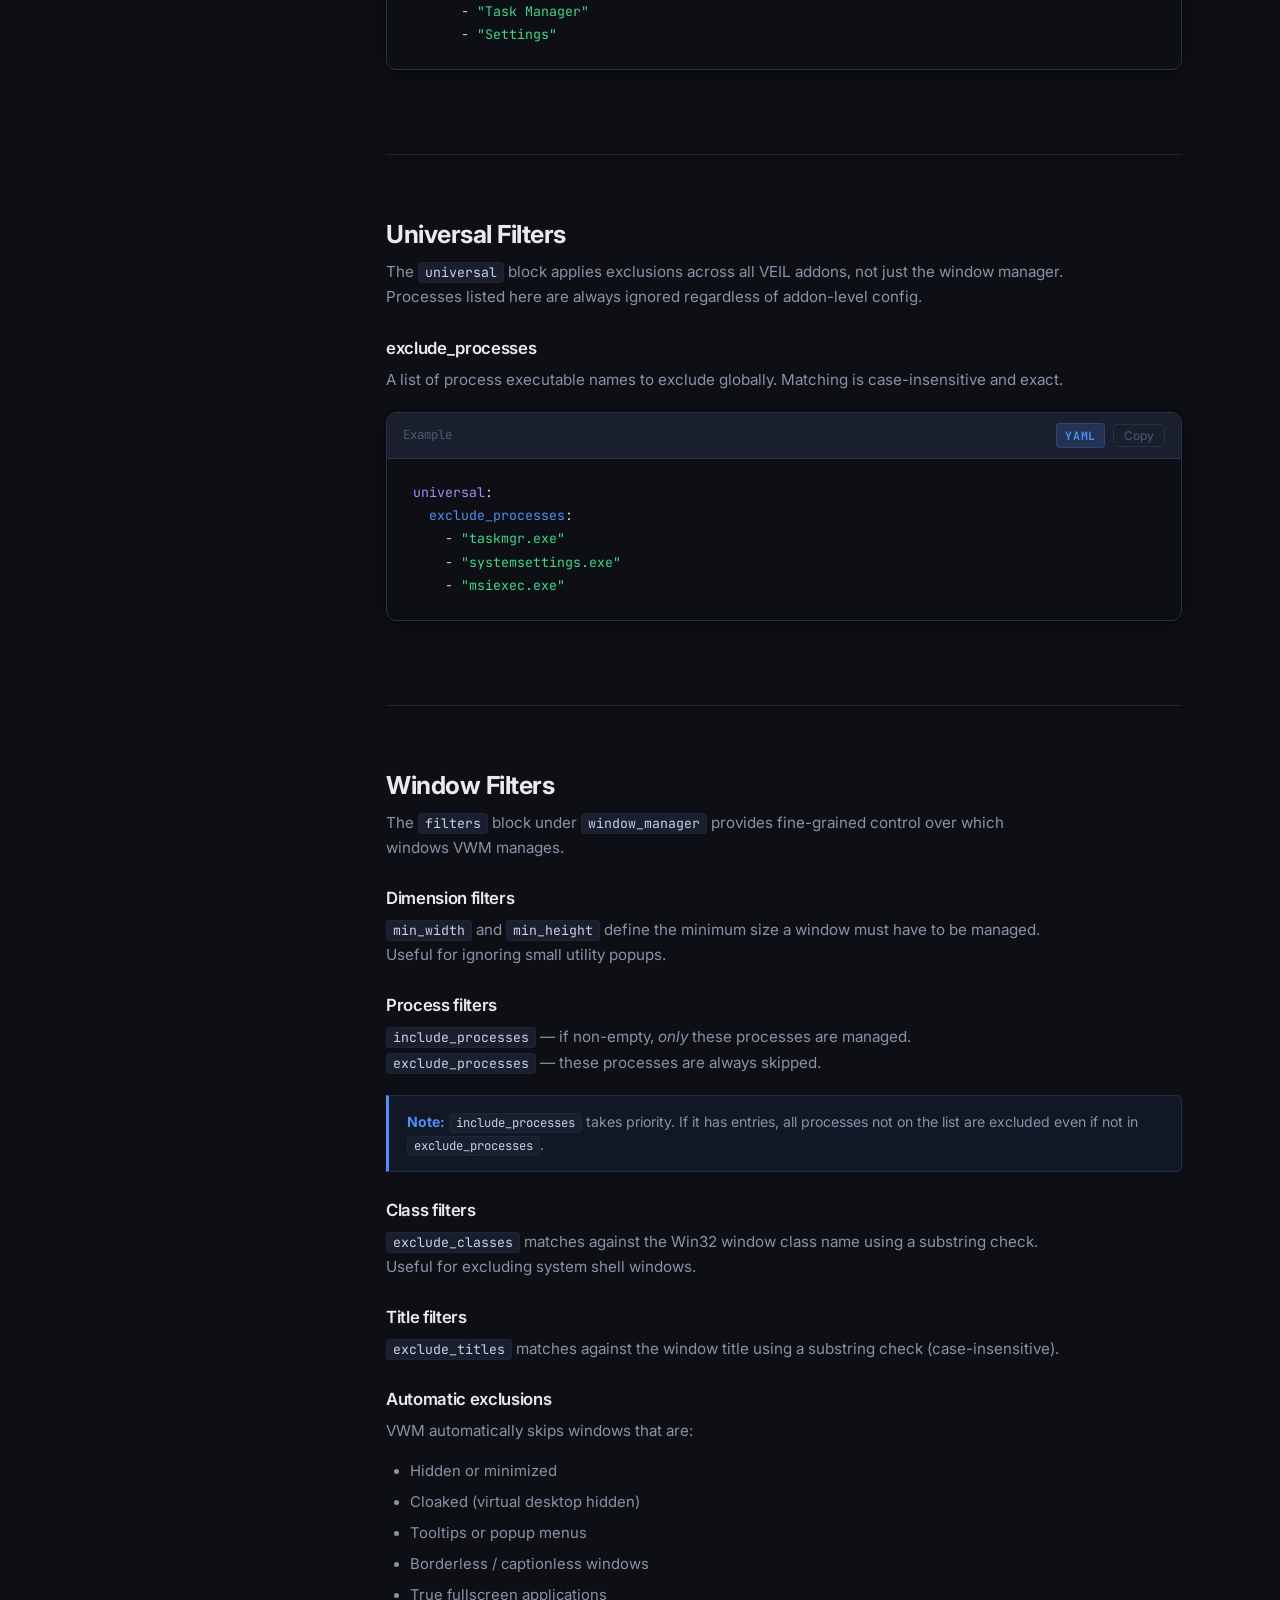
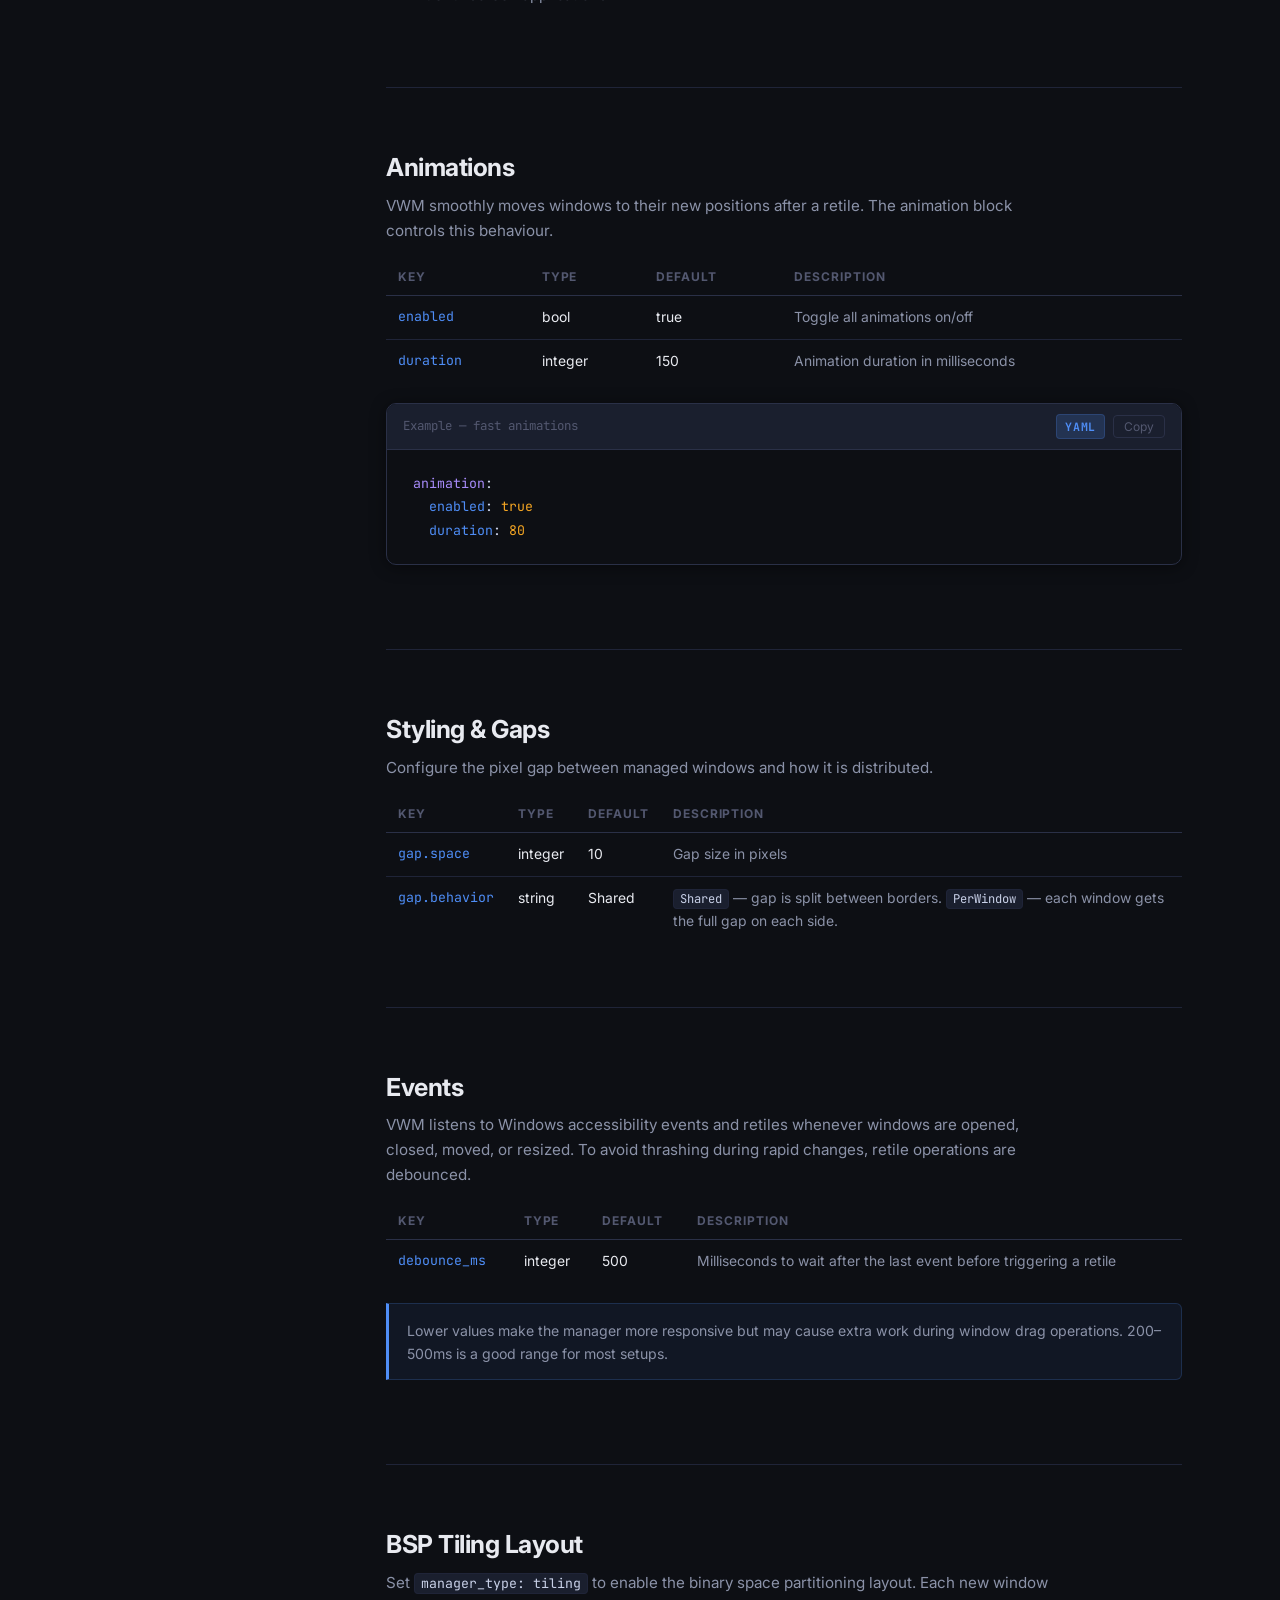
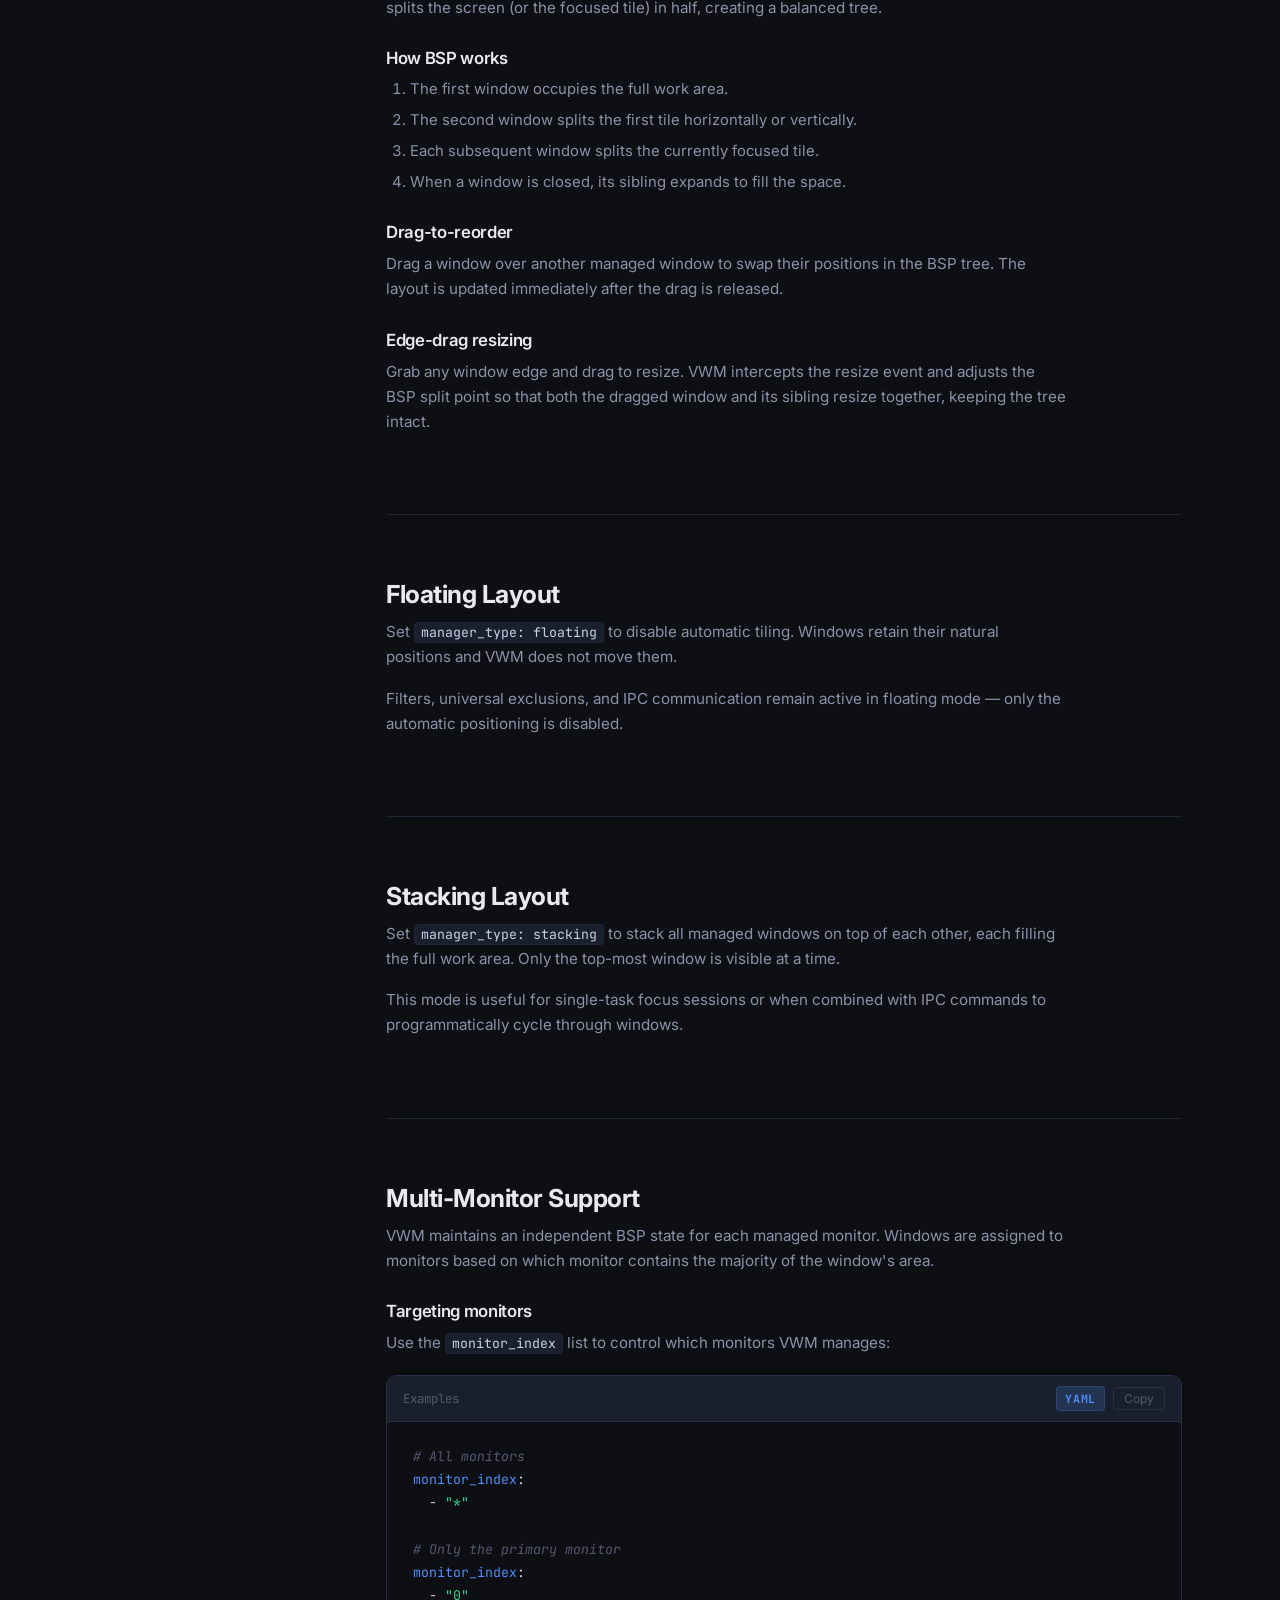
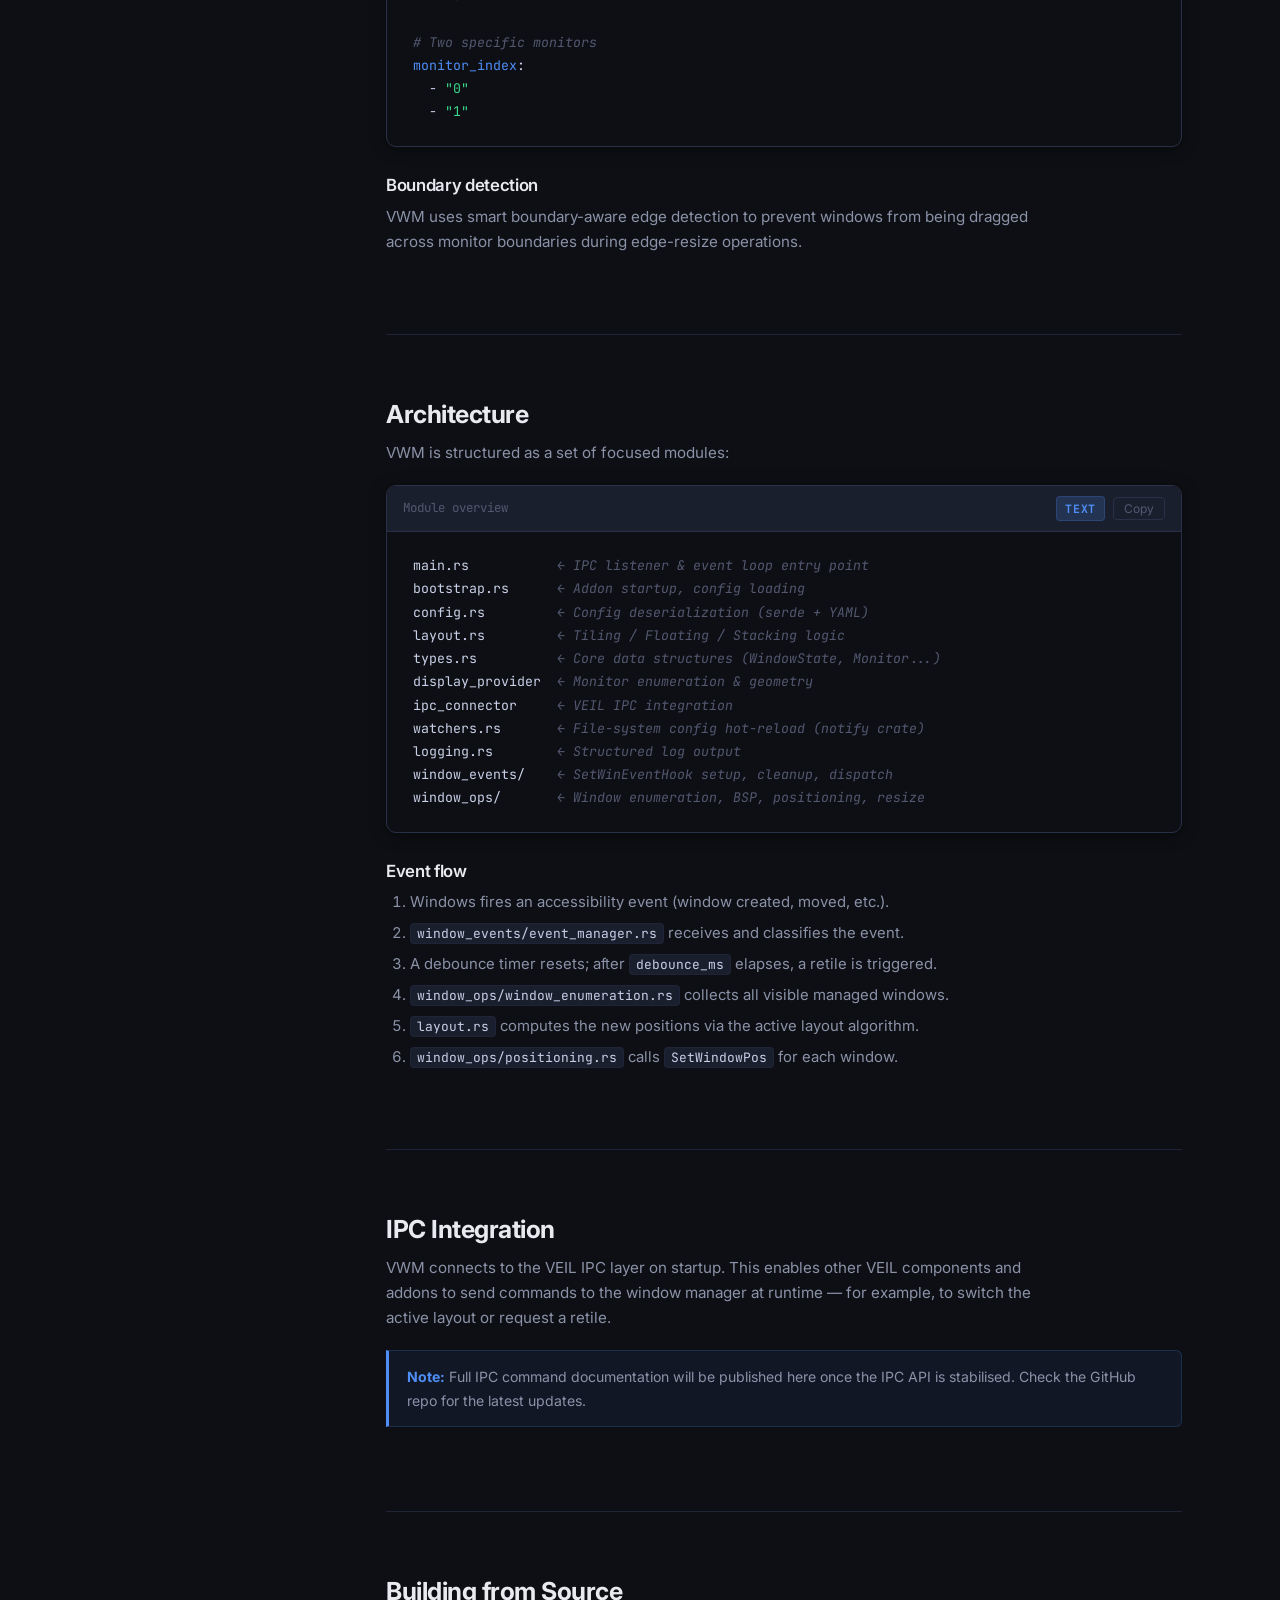
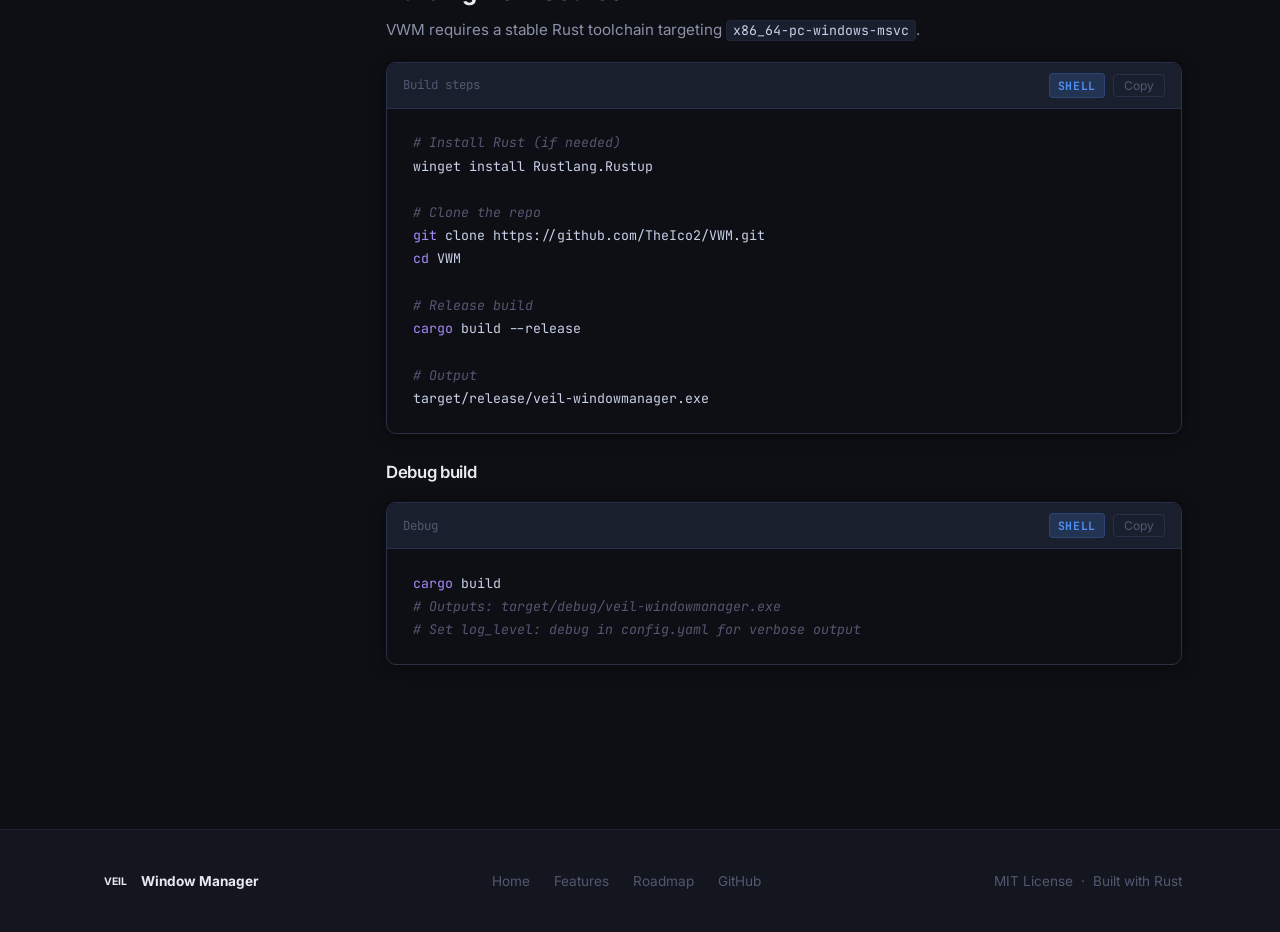
==== commit 4e19dbbb: "feat: Add roadmap page and update navigation links" ====
--- a/docs.html
+++ b/docs.html
@@ -25,6 +25,7 @@
         <li><a href="index.html#config">Config</a></li>
         <li><a href="index.html#install">Install</a></li>
         <li><a href="docs.html" class="active">Docs</a></li>
+        <li><a href="roadmap.html">Roadmap</a></li>
       </ul>
       <div class="nav-actions">
         <a href="https://github.com/TheIco2/VWM" class="btn btn-ghost" target="_blank" rel="noopener">GitHub</a>
@@ -47,6 +48,7 @@
     <a href="index.html#config">Config</a>
     <a href="index.html#install">Install</a>
     <a href="docs.html">Docs</a>
+    <a href="roadmap.html">Roadmap</a>
     <a href="https://github.com/TheIco2/VWM" target="_blank" rel="noopener">GitHub</a>
   </div>
 
@@ -550,6 +552,7 @@
         <nav class="footer-links" aria-label="Footer navigation">
           <a href="index.html">Home</a>
           <a href="index.html#features">Features</a>
+          <a href="roadmap.html">Roadmap</a>
           <a href="https://github.com/TheIco2/VWM" target="_blank" rel="noopener">GitHub</a>
         </nav>
         <span>MIT License &nbsp;·&nbsp; Built with Rust</span>
--- a/assets/css/style.css
+++ b/assets/css/style.css
@@ -355,6 +355,45 @@
   margin-top: 0.75rem;
   letter-spacing: 0.06em;
   text-transform: uppercase;
+}
+
+/* ── Roadmap ──────────────────────────────────────────────── */
+.roadmap-card {
+  display: flex;
+  flex-direction: column;
+  height: 100%;
+}
+.roadmap-version {
+  display: inline-flex;
+  align-self: flex-start;
+  font-family: var(--font-mono);
+  font-size: 0.78rem;
+  font-weight: 700;
+  color: var(--accent);
+  background: var(--accent-glow);
+  border: 1px solid rgba(79, 142, 247, 0.22);
+  border-radius: var(--radius-sm);
+  padding: 3px 10px;
+  margin-bottom: 0.75rem;
+}
+.roadmap-list {
+  list-style: none;
+  margin-top: 0.95rem;
+  display: flex;
+  flex-direction: column;
+  gap: 0.45rem;
+}
+.roadmap-list li {
+  font-size: 0.86rem;
+  color: var(--text-secondary);
+  display: flex;
+  align-items: flex-start;
+  gap: 0.55rem;
+}
+.roadmap-list li::before {
+  content: '•';
+  color: var(--accent);
+  line-height: 1.1;
 }
 
 /* ── Layouts ───────────────────────────────────────────────── */
